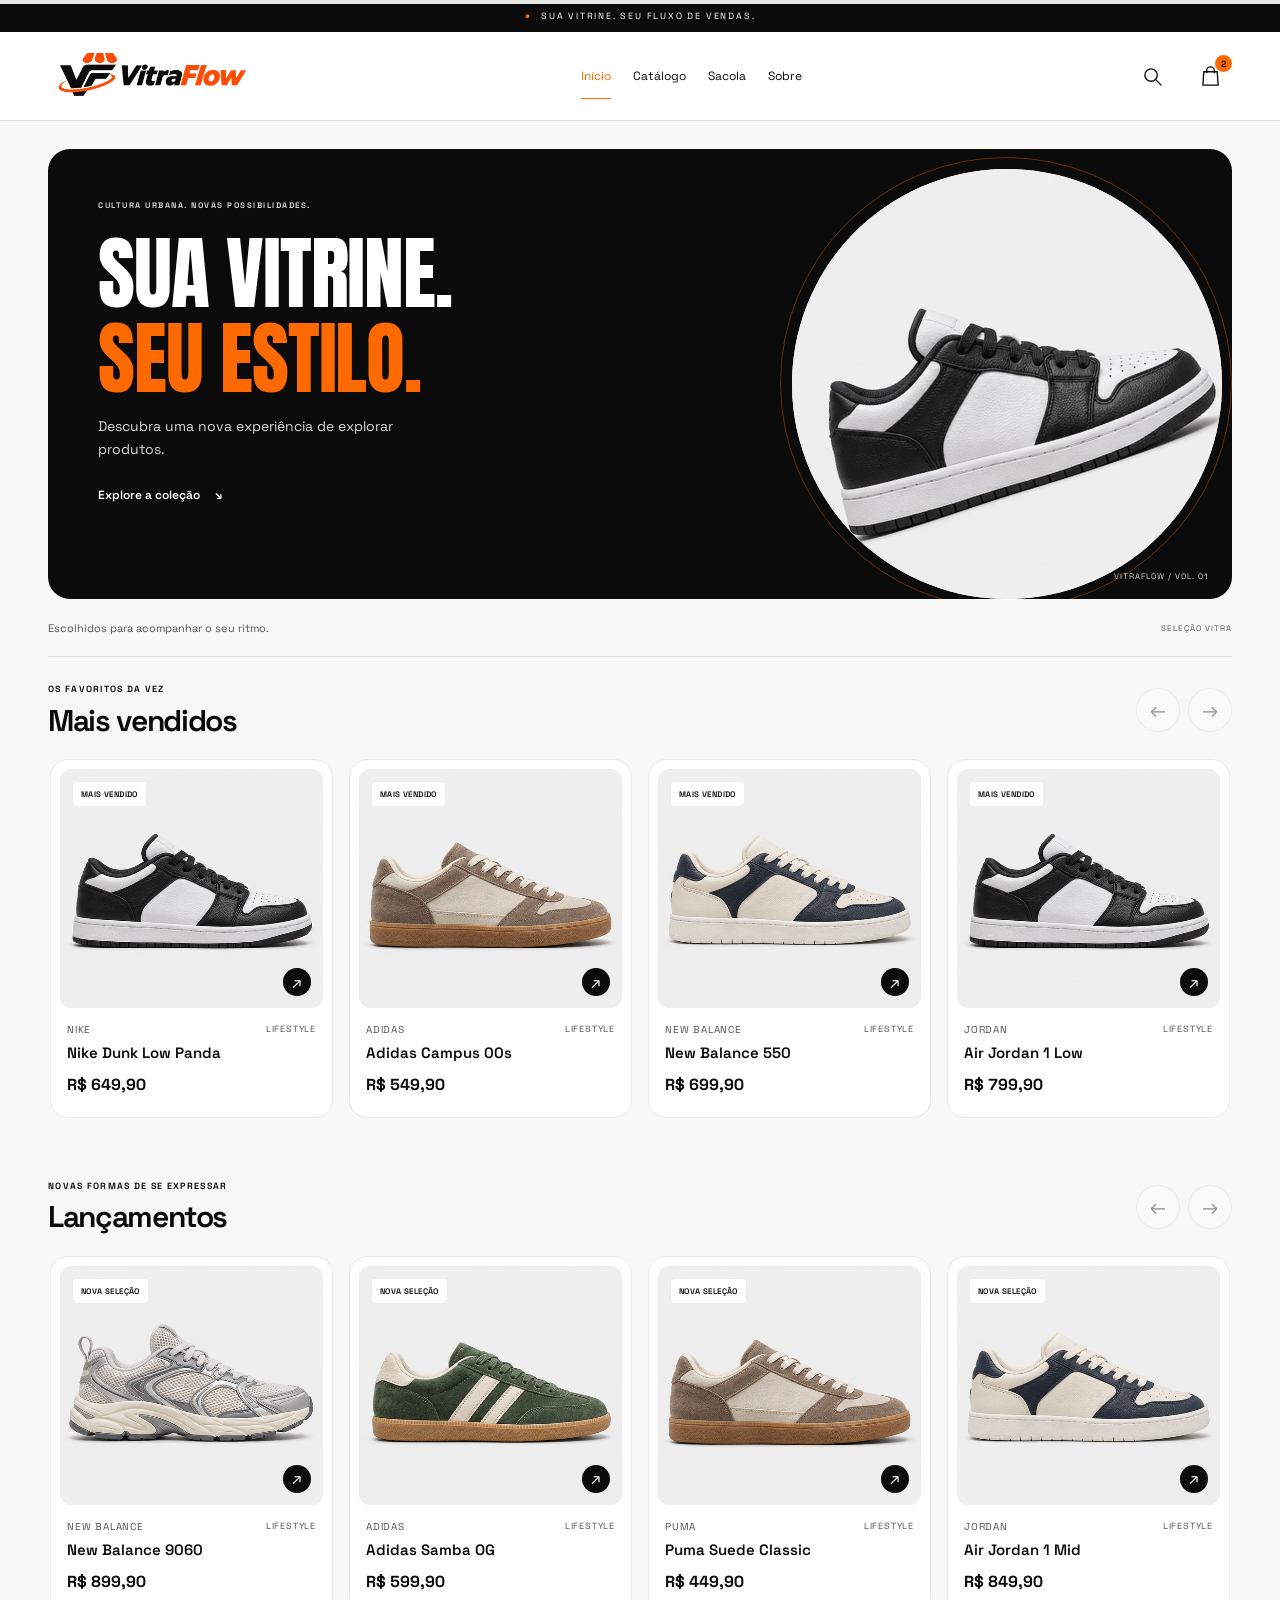
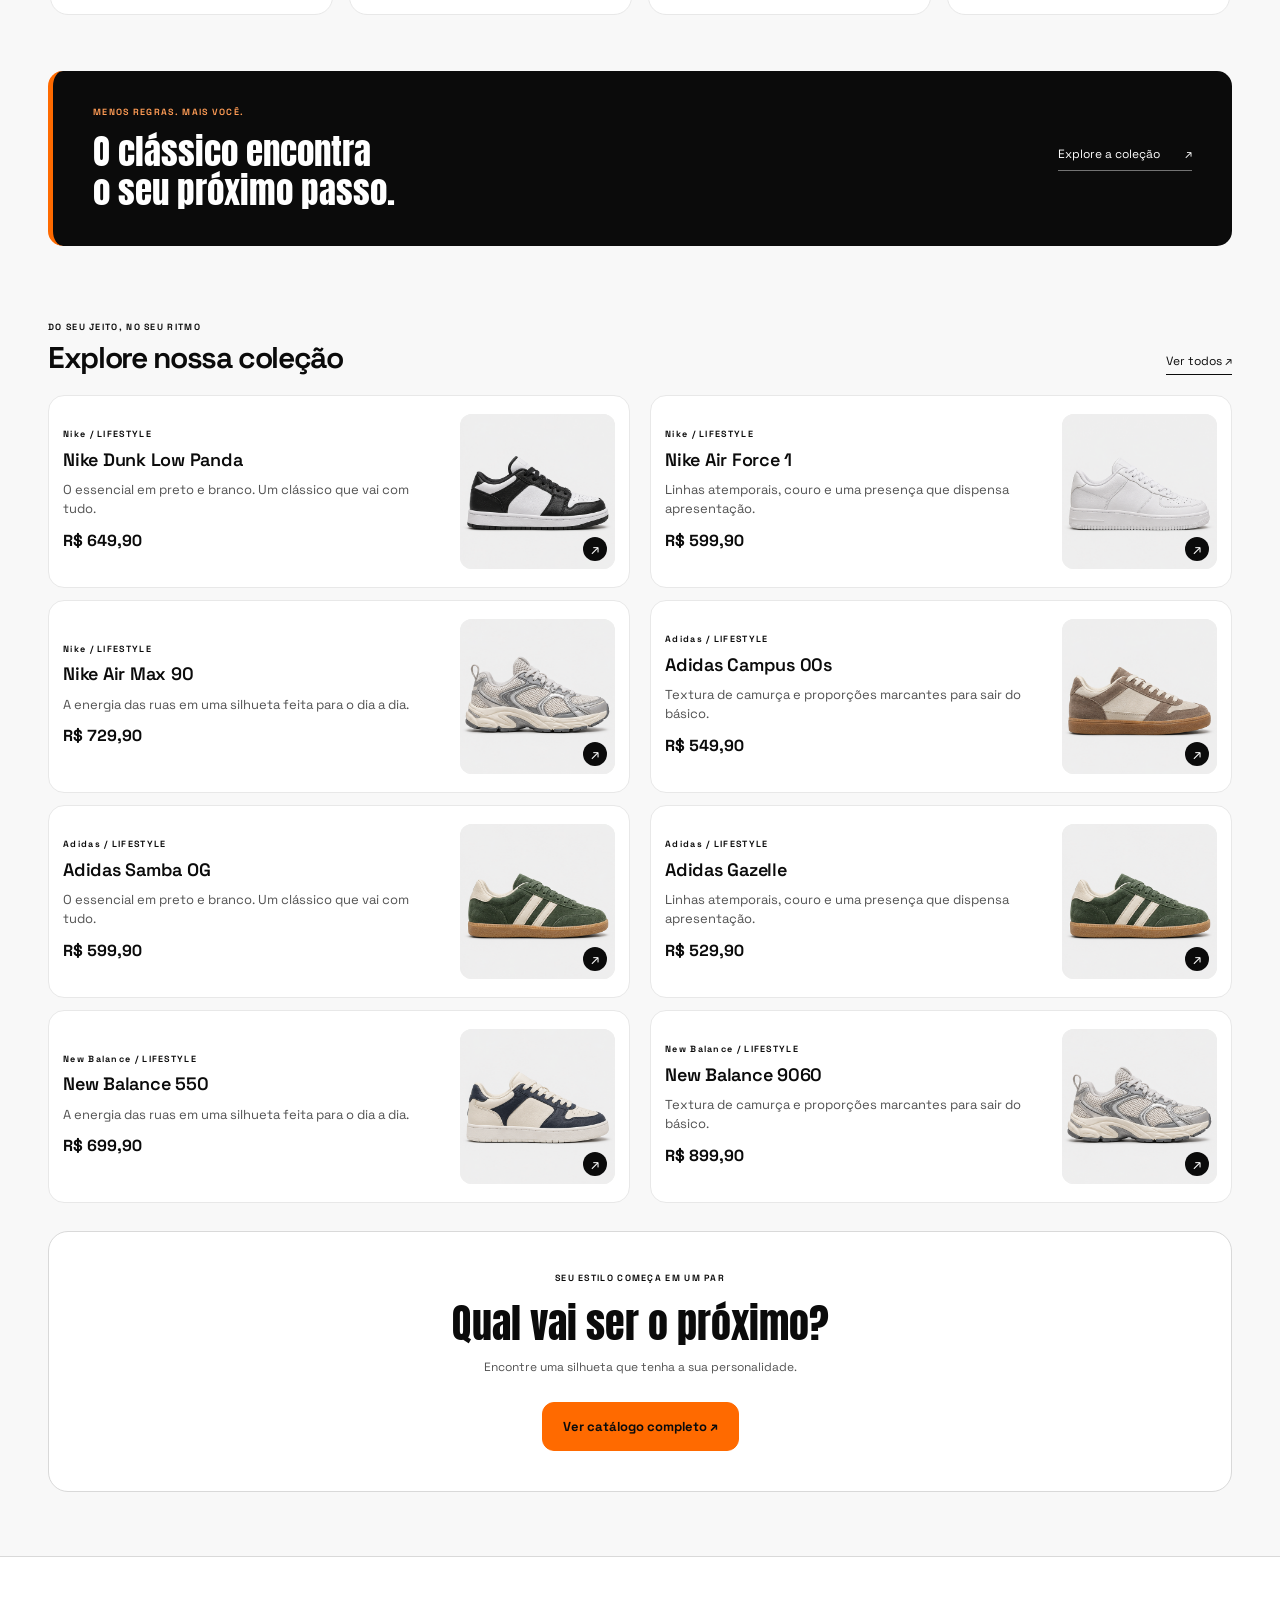
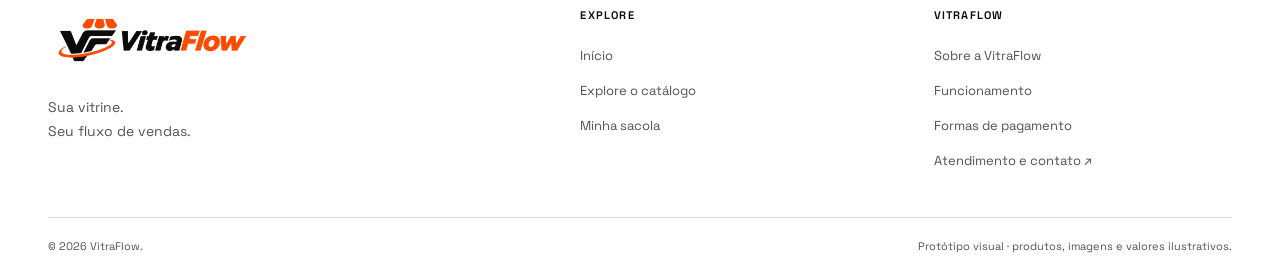
==== rn-imports/index.html @ c919d17e "first commit" ====
<!doctype html>
<html lang="pt-BR">
<head>
  <meta charset="UTF-8">
  <meta name="viewport" content="width=device-width, initial-scale=1">
  <meta name="description" content="VitraFlow — Sua vitrine. Seu fluxo de vendas. Explore produtos em uma experiência digital com personalidade.">
  <meta name="theme-color" content="#0B0B0B">
  <title>Sua vitrine. Seu estilo. | VitraFlow</title>
  <link rel="icon" href="assets/icons/vitraflow-symbol.png" type="image/png">
  <link rel="preconnect" href="https://fonts.googleapis.com">
  <link rel="preconnect" href="https://fonts.gstatic.com" crossorigin>
  <link href="https://fonts.googleapis.com/css2?family=Anton&family=Archivo:wght@400;600;700&family=Inter:wght@400;600;700&family=Space+Grotesk:wght@400;500;600;700&display=swap" rel="stylesheet">
  <link rel="stylesheet" href="css/style.css">
  <link rel="stylesheet" href="css/components.css">
  <link rel="stylesheet" href="css/responsive.css">
  <link rel="stylesheet" href="css/shop-settings.css">
</head>
<body class="visual-prototype home-page">
  <a class="skip" href="#main">Pular para o conteúdo</a>
  <header id="header"><div class="announcement">SUA VITRINE. SEU FLUXO DE VENDAS.</div><div class="header-inner"><a class="logo" href="index.html" aria-label="VitraFlow, início"><img class="brand-logo" src="assets/images/vitraflow-logo.png" alt="VitraFlow" width="778" height="264"></a><nav class="desktop-nav" aria-label="Principal"><a href="index.html" aria-current="page"><span class="nav-icon"><svg viewBox="0 0 24 24" width="24" height="24" fill="none" stroke="currentColor" stroke-width="1.4" stroke-linecap="round" stroke-linejoin="round" aria-hidden="true"><path d="m3 10 9-7 9 7v11h-6v-7H9v7H3Z"/></svg></span>Início</a><a href="catalogo.html" ><span class="nav-icon"><svg viewBox="0 0 24 24" width="24" height="24" fill="none" stroke="currentColor" stroke-width="1.4" stroke-linecap="round" stroke-linejoin="round" aria-hidden="true"><rect x="3" y="3" width="7" height="7" rx="1"/><rect x="14" y="3" width="7" height="7" rx="1"/><rect x="3" y="14" width="7" height="7" rx="1"/><rect x="14" y="14" width="7" height="7" rx="1"/></svg></span>Catálogo</a><a href="sacola.html" ><span class="nav-icon"><svg viewBox="0 0 24 24" width="24" height="24" fill="none" stroke="currentColor" stroke-width="1.4" stroke-linecap="round" stroke-linejoin="round" aria-hidden="true"><path d="M5 7h14l1 14H4L5 7Z"/><path d="M8 8V6a4 4 0 0 1 8 0v2"/></svg></span>Sacola<span class="bag-count" aria-label="2 itens ilustrativos">2</span></a><a href="sobre.html" ><span class="nav-icon"><svg viewBox="0 0 24 24" width="24" height="24" fill="none" stroke="currentColor" stroke-width="1.4" stroke-linecap="round" stroke-linejoin="round" aria-hidden="true"><circle cx="12" cy="12" r="9"/><path d="M12 11v6m0-10v1"/></svg></span>Sobre</a></nav><div class="header-actions"><a href="catalogo.html" aria-label="Ver catálogo"><svg viewBox="0 0 24 24" width="24" height="24" fill="none" stroke="currentColor" stroke-width="1.4" stroke-linecap="round" stroke-linejoin="round" aria-hidden="true"><circle cx="10.5" cy="10.5" r="6.5"/><path d="m16 16 5 5"/></svg></a><a class="bag-link" href="sacola.html" aria-label="Ver sacola ilustrativa com 2 itens"><svg viewBox="0 0 24 24" width="24" height="24" fill="none" stroke="currentColor" stroke-width="1.4" stroke-linecap="round" stroke-linejoin="round" aria-hidden="true"><path d="M5 7h14l1 14H4L5 7Z"/><path d="M8 8V6a4 4 0 0 1 8 0v2"/></svg><span class="bag-count">2</span></a></div></div></header>
  <main id="main">
  <section class="store-banner container" aria-labelledby="store-banner-title"><div class="banner-copy"><span class="eyebrow">CULTURA URBANA. NOVAS POSSIBILIDADES.</span><h1 id="store-banner-title">SUA VITRINE.<br><span>SEU ESTILO.</span></h1><p>Descubra uma nova experiência de explorar produtos.</p><a class="banner-link" href="#explore">Explore a coleção <span aria-hidden="true">↘</span></a></div><a class="banner-search" href="#home-search" aria-label="Ir à pesquisa"><svg viewBox="0 0 24 24" width="21" height="21" fill="none" stroke="currentColor" stroke-width="1.6" stroke-linecap="round" aria-hidden="true"><circle cx="10.5" cy="10.5" r="6.5"/><path d="m16 16 5 5"/></svg></a><div class="banner-art"><div class="sneaker-photo photo-0"><img src="assets/images/sneakers-studio.png" alt="Composição fotográfica conceitual de sneaker preto e branco" width="1536" height="1024" fetchpriority=high></div><span class="banner-edition" aria-hidden="true">VITRAFLOW / VOL. 01</span></div></section>
  <section class="store-profile container" aria-labelledby="store-name">
    <a class="store-profile-link" href="sobre.html" aria-label="VitraFlow: ver funcionamento, pagamentos e contato">
      <div class="store-monogram" aria-hidden="true"><img src="assets/icons/vitraflow-symbol.png" alt="" width="278" height="264"></div>
      <div class="store-profile-copy"><h2 id="store-name">VitraFlow</h2><p>Sua vitrine. Seu fluxo de vendas.</p><span class="service-label"><svg viewBox="0 0 24 24" width="24" height="24" fill="none" stroke="currentColor" stroke-width="1.4" stroke-linecap="round" stroke-linejoin="round" aria-hidden="true"><path d="M21 11.5a9 9 0 0 1-9 9 11 11 0 0 1-4-.8L3 21l1.3-4.5A9 9 0 1 1 21 11.5Z"/><path d="M8 10h8M8 14h5"/></svg> Atendimento pelo WhatsApp</span></div>
      <span class="store-profile-chevron" aria-hidden="true">›</span>
    </a>
  </section>
  <div class="discovery-bar"><div class="container discovery-inner"><div class="home-search"><label class="sr-only" for="home-search">Pesquisa ilustrativa</label><span aria-hidden="true"><svg viewBox="0 0 24 24" width="24" height="24" fill="none" stroke="currentColor" stroke-width="1.4" stroke-linecap="round" stroke-linejoin="round" aria-hidden="true"><circle cx="10.5" cy="10.5" r="6.5"/><path d="m16 16 5 5"/></svg></span><input id="home-search" type="search" placeholder="O que combina com você?" readonly aria-readonly="true" title="Pesquisa ilustrativa — protótipo visual"></div><nav class="category-chips" aria-label="Categorias ilustrativas"><button type="button" class="category-chip" aria-pressed="true" data-category>Sneakers</button><button type="button" class="category-chip" aria-pressed="false" data-category>Roupas</button><button type="button" class="category-chip" aria-pressed="false" data-category>Acessórios</button><button type="button" class="category-chip" aria-pressed="false" data-category>Streetwear</button><button type="button" class="category-chip" aria-pressed="false" data-category>Ofertas</button></nav></div></div>
  <div class="container home-content"><div class="discovery-status"><span>Escolhidos para acompanhar o seu ritmo.</span><span class="visual-label">SELEÇÃO VITRA</span></div>
    <section class="collection" aria-labelledby="bestsellers-title"><div class="section-head"><div><span class="eyebrow">OS FAVORITOS DA VEZ</span><h2 id="bestsellers-title">Mais vendidos</h2></div><div class="rail-controls"><button type="button" class="icon-button" data-scroll="bestsellers" data-direction="-1" aria-label="Produtos anteriores" aria-controls="bestsellers">←</button><button type="button" class="icon-button" data-scroll="bestsellers" data-direction="1" aria-label="Próximos produtos" aria-controls="bestsellers">→</button></div></div><div id="bestsellers" class="product-rail" tabindex="0" role="region" aria-label="Mais vendidos"><article class="product-card "><a href="produto.html" aria-label="Ver tela demonstrativa de produto: Nike Dunk Low Panda"><div class="product-image"><div class="sneaker-photo photo-0"><img src="assets/images/sneakers-studio.png" alt="Imagem conceitual de sneaker Nike" width="1536" height="1024" loading=lazy></div><span class="tag ">MAIS VENDIDO</span><span class="card-arrow" aria-hidden="true">↗</span></div><div class="product-brand">Nike<span>Lifestyle</span></div><h3>Nike Dunk Low Panda</h3><p class="price">R$ 649,90</p></a></article><article class="product-card "><a href="produto.html" aria-label="Ver tela demonstrativa de produto: Adidas Campus 00s"><div class="product-image"><div class="sneaker-photo photo-2"><img src="assets/images/sneakers-studio.png" alt="Imagem conceitual de sneaker Adidas" width="1536" height="1024" loading=lazy></div><span class="tag ">MAIS VENDIDO</span><span class="card-arrow" aria-hidden="true">↗</span></div><div class="product-brand">Adidas<span>Lifestyle</span></div><h3>Adidas Campus 00s</h3><p class="price">R$ 549,90</p></a></article><article class="product-card "><a href="produto.html" aria-label="Ver tela demonstrativa de produto: New Balance 550"><div class="product-image"><div class="sneaker-photo photo-5"><img src="assets/images/sneakers-studio.png" alt="Imagem conceitual de sneaker New Balance" width="1536" height="1024" loading=lazy></div><span class="tag ">MAIS VENDIDO</span><span class="card-arrow" aria-hidden="true">↗</span></div><div class="product-brand">New Balance<span>Lifestyle</span></div><h3>New Balance 550</h3><p class="price">R$ 699,90</p></a></article><article class="product-card "><a href="produto.html" aria-label="Ver tela demonstrativa de produto: Air Jordan 1 Low"><div class="product-image"><div class="sneaker-photo photo-0"><img src="assets/images/sneakers-studio.png" alt="Imagem conceitual de sneaker Jordan" width="1536" height="1024" loading=lazy></div><span class="tag ">MAIS VENDIDO</span><span class="card-arrow" aria-hidden="true">↗</span></div><div class="product-brand">Jordan<span>Lifestyle</span></div><h3>Air Jordan 1 Low</h3><p class="price">R$ 799,90</p></a></article></div></section>
    <section class="collection" aria-labelledby="new-products-title"><div class="section-head"><div><span class="eyebrow">NOVAS FORMAS DE SE EXPRESSAR</span><h2 id="new-products-title">Lançamentos</h2></div><div class="rail-controls"><button type="button" class="icon-button" data-scroll="new-products" data-direction="-1" aria-label="Produtos anteriores" aria-controls="new-products">←</button><button type="button" class="icon-button" data-scroll="new-products" data-direction="1" aria-label="Próximos produtos" aria-controls="new-products">→</button></div></div><div id="new-products" class="product-rail" tabindex="0" role="region" aria-label="Lançamentos"><article class="product-card "><a href="produto.html" aria-label="Ver tela demonstrativa de produto: New Balance 9060"><div class="product-image"><div class="sneaker-photo photo-4"><img src="assets/images/sneakers-studio.png" alt="Imagem conceitual de sneaker New Balance" width="1536" height="1024" loading=lazy></div><span class="tag ">NOVA SELEÇÃO</span><span class="card-arrow" aria-hidden="true">↗</span></div><div class="product-brand">New Balance<span>Lifestyle</span></div><h3>New Balance 9060</h3><p class="price">R$ 899,90</p></a></article><article class="product-card "><a href="produto.html" aria-label="Ver tela demonstrativa de produto: Adidas Samba OG"><div class="product-image"><div class="sneaker-photo photo-3"><img src="assets/images/sneakers-studio.png" alt="Imagem conceitual de sneaker Adidas" width="1536" height="1024" loading=lazy></div><span class="tag ">NOVA SELEÇÃO</span><span class="card-arrow" aria-hidden="true">↗</span></div><div class="product-brand">Adidas<span>Lifestyle</span></div><h3>Adidas Samba OG</h3><p class="price">R$ 599,90</p></a></article><article class="product-card "><a href="produto.html" aria-label="Ver tela demonstrativa de produto: Puma Suede Classic"><div class="product-image"><div class="sneaker-photo photo-2"><img src="assets/images/sneakers-studio.png" alt="Imagem conceitual de sneaker Puma" width="1536" height="1024" loading=lazy></div><span class="tag ">NOVA SELEÇÃO</span><span class="card-arrow" aria-hidden="true">↗</span></div><div class="product-brand">Puma<span>Lifestyle</span></div><h3>Puma Suede Classic</h3><p class="price">R$ 449,90</p></a></article><article class="product-card "><a href="produto.html" aria-label="Ver tela demonstrativa de produto: Air Jordan 1 Mid"><div class="product-image"><div class="sneaker-photo photo-5"><img src="assets/images/sneakers-studio.png" alt="Imagem conceitual de sneaker Jordan" width="1536" height="1024" loading=lazy></div><span class="tag ">NOVA SELEÇÃO</span><span class="card-arrow" aria-hidden="true">↗</span></div><div class="product-brand">Jordan<span>Lifestyle</span></div><h3>Air Jordan 1 Mid</h3><p class="price">R$ 849,90</p></a></article></div></section>
    <section class="edit-strip"><div><span class="eyebrow">MENOS REGRAS. MAIS VOCÊ.</span><h2>O clássico encontra<br>o seu próximo passo.</h2></div><a href="catalogo.html">Explore a coleção <span aria-hidden="true">↗</span></a></section>
    <section id="explore" class="explore-section" aria-labelledby="explore-title"><div class="section-head"><div><span class="eyebrow">DO SEU JEITO, NO SEU RITMO</span><h2 id="explore-title">Explore nossa coleção</h2></div><a class="text-link" href="catalogo.html">Ver todos ↗</a></div><div class="sneaker-list"><article class="sneaker-row"><a href="produto.html"><div class="sneaker-row-copy"><span class="eyebrow">Nike / LIFESTYLE</span><h3>Nike Dunk Low Panda</h3><p class="row-description">O essencial em preto e branco. Um clássico que vai com tudo.</p><p class="row-sizes">BR 38 · 39 · 40 · 41 · 42 · 43</p><p class="price">R$ 649,90</p></div><div class="row-image"><div class="sneaker-photo photo-0"><img src="assets/images/sneakers-studio.png" alt="Imagem conceitual de sneaker Nike" width="1536" height="1024" loading=lazy></div><span class="card-arrow" aria-hidden="true">↗</span></div></a></article><article class="sneaker-row"><a href="produto.html"><div class="sneaker-row-copy"><span class="eyebrow">Nike / LIFESTYLE</span><h3>Nike Air Force 1</h3><p class="row-description">Linhas atemporais, couro e uma presença que dispensa apresentação.</p><p class="row-sizes">BR 38 · 39 · 40 · 41 · 42 · 43</p><p class="price">R$ 599,90</p></div><div class="row-image"><div class="sneaker-photo photo-1"><img src="assets/images/sneakers-studio.png" alt="Imagem conceitual de sneaker Nike" width="1536" height="1024" loading=lazy></div><span class="card-arrow" aria-hidden="true">↗</span></div></a></article><article class="sneaker-row"><a href="produto.html"><div class="sneaker-row-copy"><span class="eyebrow">Nike / LIFESTYLE</span><h3>Nike Air Max 90</h3><p class="row-description">A energia das ruas em uma silhueta feita para o dia a dia.</p><p class="row-sizes">BR 38 · 39 · 40 · 41 · 42 · 43</p><p class="price">R$ 729,90</p></div><div class="row-image"><div class="sneaker-photo photo-4"><img src="assets/images/sneakers-studio.png" alt="Imagem conceitual de sneaker Nike" width="1536" height="1024" loading=lazy></div><span class="card-arrow" aria-hidden="true">↗</span></div></a></article><article class="sneaker-row"><a href="produto.html"><div class="sneaker-row-copy"><span class="eyebrow">Adidas / LIFESTYLE</span><h3>Adidas Campus 00s</h3><p class="row-description">Textura de camurça e proporções marcantes para sair do básico.</p><p class="row-sizes">BR 38 · 39 · 40 · 41 · 42 · 43</p><p class="price">R$ 549,90</p></div><div class="row-image"><div class="sneaker-photo photo-2"><img src="assets/images/sneakers-studio.png" alt="Imagem conceitual de sneaker Adidas" width="1536" height="1024" loading=lazy></div><span class="card-arrow" aria-hidden="true">↗</span></div></a></article><article class="sneaker-row"><a href="produto.html"><div class="sneaker-row-copy"><span class="eyebrow">Adidas / LIFESTYLE</span><h3>Adidas Samba OG</h3><p class="row-description">O essencial em preto e branco. Um clássico que vai com tudo.</p><p class="row-sizes">BR 38 · 39 · 40 · 41 · 42 · 43</p><p class="price">R$ 599,90</p></div><div class="row-image"><div class="sneaker-photo photo-3"><img src="assets/images/sneakers-studio.png" alt="Imagem conceitual de sneaker Adidas" width="1536" height="1024" loading=lazy></div><span class="card-arrow" aria-hidden="true">↗</span></div></a></article><article class="sneaker-row"><a href="produto.html"><div class="sneaker-row-copy"><span class="eyebrow">Adidas / LIFESTYLE</span><h3>Adidas Gazelle</h3><p class="row-description">Linhas atemporais, couro e uma presença que dispensa apresentação.</p><p class="row-sizes">BR 38 · 39 · 40 · 41 · 42 · 43</p><p class="price">R$ 529,90</p></div><div class="row-image"><div class="sneaker-photo photo-3"><img src="assets/images/sneakers-studio.png" alt="Imagem conceitual de sneaker Adidas" width="1536" height="1024" loading=lazy></div><span class="card-arrow" aria-hidden="true">↗</span></div></a></article><article class="sneaker-row"><a href="produto.html"><div class="sneaker-row-copy"><span class="eyebrow">New Balance / LIFESTYLE</span><h3>New Balance 550</h3><p class="row-description">A energia das ruas em uma silhueta feita para o dia a dia.</p><p class="row-sizes">BR 38 · 39 · 40 · 41 · 42 · 43</p><p class="price">R$ 699,90</p></div><div class="row-image"><div class="sneaker-photo photo-5"><img src="assets/images/sneakers-studio.png" alt="Imagem conceitual de sneaker New Balance" width="1536" height="1024" loading=lazy></div><span class="card-arrow" aria-hidden="true">↗</span></div></a></article><article class="sneaker-row"><a href="produto.html"><div class="sneaker-row-copy"><span class="eyebrow">New Balance / LIFESTYLE</span><h3>New Balance 9060</h3><p class="row-description">Textura de camurça e proporções marcantes para sair do básico.</p><p class="row-sizes">BR 38 · 39 · 40 · 41 · 42 · 43</p><p class="price">R$ 899,90</p></div><div class="row-image"><div class="sneaker-photo photo-4"><img src="assets/images/sneakers-studio.png" alt="Imagem conceitual de sneaker New Balance" width="1536" height="1024" loading=lazy></div><span class="card-arrow" aria-hidden="true">↗</span></div></a></article></div></section>
    <section class="catalog-cta"><span class="eyebrow">SEU ESTILO COMEÇA EM UM PAR</span><h2>Qual vai ser o próximo?</h2><p>Encontre uma silhueta que tenha a sua personalidade.</p><a class="button" href="catalogo.html">Ver catálogo completo ↗</a></section>
  </div></main>
  <footer id="footer" class="site-footer">
    <div class="container footer-inner">
      <div class="footer-main">
        <div class="footer-brand"><a class="logo" href="index.html" aria-label="VitraFlow, início"><img class="brand-logo" src="assets/images/vitraflow-logo.png" alt="VitraFlow" width="778" height="264"></a><p>Sua vitrine.<br>Seu fluxo de vendas.</p></div>
        <nav class="footer-column" aria-label="Explorar a loja"><h2>Explore</h2><a href="index.html">Início</a><a href="catalogo.html">Explore o catálogo</a><a href="sacola.html">Minha sacola</a></nav>
        <nav class="footer-column" aria-label="Informações e atendimento"><h2>VitraFlow</h2><a href="sobre.html">Sobre a VitraFlow</a><a href="sobre.html#hours-title">Funcionamento</a><a href="sobre.html#payments-title">Formas de pagamento</a><a href="sobre.html#contact-title">Atendimento e contato ↗</a></nav>
      </div>
      <div class="footer-bottom"><span>© 2026 VitraFlow.</span><span>Protótipo visual · produtos, imagens e valores ilustrativos.</span></div>
    </div>
  </footer>
  <nav class="mobile-nav" aria-label="Navegação móvel"><a href="index.html" aria-current="page"><span class="nav-icon"><svg viewBox="0 0 24 24" width="24" height="24" fill="none" stroke="currentColor" stroke-width="1.4" stroke-linecap="round" stroke-linejoin="round" aria-hidden="true"><path d="m3 10 9-7 9 7v11h-6v-7H9v7H3Z"/></svg></span>Início</a><a href="catalogo.html" ><span class="nav-icon"><svg viewBox="0 0 24 24" width="24" height="24" fill="none" stroke="currentColor" stroke-width="1.4" stroke-linecap="round" stroke-linejoin="round" aria-hidden="true"><rect x="3" y="3" width="7" height="7" rx="1"/><rect x="14" y="3" width="7" height="7" rx="1"/><rect x="3" y="14" width="7" height="7" rx="1"/><rect x="14" y="14" width="7" height="7" rx="1"/></svg></span>Catálogo</a><a href="sacola.html" ><span class="nav-icon"><svg viewBox="0 0 24 24" width="24" height="24" fill="none" stroke="currentColor" stroke-width="1.4" stroke-linecap="round" stroke-linejoin="round" aria-hidden="true"><path d="M5 7h14l1 14H4L5 7Z"/><path d="M8 8V6a4 4 0 0 1 8 0v2"/></svg></span>Sacola<span class="bag-count" aria-label="2 itens ilustrativos">2</span></a><a href="sobre.html" ><span class="nav-icon"><svg viewBox="0 0 24 24" width="24" height="24" fill="none" stroke="currentColor" stroke-width="1.4" stroke-linecap="round" stroke-linejoin="round" aria-hidden="true"><circle cx="12" cy="12" r="9"/><path d="M12 11v6m0-10v1"/></svg></span>Sobre</a></nav>
  
  <div id="demo-note" class="demo-note" role="status" aria-live="polite"></div>
  <script type="module" src="js/storefront.js"></script>
  <script type="module" src="js/ui.js"></script>
</body>
</html>
---- rn-imports/css/style.css ----
/* VitraFlow foundations — mobile first. */
:root {
  --color-primary: #FF6A00;
  --color-black: #0B0B0B;
  --color-background: #F8F8F8;
  --color-surface: #FFFFFF;
  --color-border: #D9D9D9;
  --color-text-secondary: #525252;
  --font-display: 'Anton', sans-serif;
  --font-primary: 'Space Grotesk', sans-serif;
  --ink: var(--color-black);
  --muted: var(--color-text-secondary);
  --paper: var(--color-background);
  --soft: #F0F0F0;
  --line: var(--color-border);
  --accent: var(--color-primary);
  --radius: 20px;
  --mobile-nav-height: 66px;
  --dock-space: 150px;
}
* { box-sizing: border-box; }
html { scroll-behavior: smooth; scroll-padding-top: 152px; scroll-padding-bottom: 100px; }
body {
  margin: 0;
  padding-bottom: calc(var(--mobile-nav-height) + env(safe-area-inset-bottom));
  color: var(--ink);
  background: var(--paper);
  font-family: var(--font-primary);
  -webkit-font-smoothing: antialiased;
}
[hidden] { display: none !important; }
a { color: inherit; text-decoration: none; }
button, input, select { font: inherit; color: inherit; }
button, a, input, select, summary { -webkit-tap-highlight-color: transparent; }
button { cursor: pointer; }
button:disabled { cursor: not-allowed; opacity: .4; }
a, button { touch-action: manipulation; }
img { display: block; width: 100%; height: auto; }
svg { flex-shrink: 0; }
h1, h2, h3, p { margin: 0; }
h1, h2 { letter-spacing: -.045em; line-height: 1.12; }
h1 { font-size: clamp(34px, 5vw, 64px); font-weight: 650; }
h2 { font-size: 26px; font-weight: 650; }
h3 { font-size: 16px; font-weight: 600; line-height: 1.35; }
p { line-height: 1.65; }
em { font-family: var(--font-primary); font-weight: 400; }
.container { width: calc(100% - 36px); max-width: 1240px; margin-inline: auto; }
.muted { color: var(--muted); }
.small { font-size: 12px; line-height: 1.6; }
.eyebrow { display: block; font-size: 9px; font-weight: 650; letter-spacing: 1.3px; line-height: 1.5; }
.sr-only { position: absolute; width: 1px; height: 1px; padding: 0; margin: -1px; overflow: hidden; clip-path: inset(50%); white-space: nowrap; border: 0; }
.skip { position: fixed; top: -80px; left: 15px; background: white; z-index: 100; padding: 15px; }
.skip:focus { top: 10px; }
:focus-visible { outline: 2px solid #555; outline-offset: 4px; }

/* Shared navigation. Mobile navigation has a reserved, safe-area-aware height. */
.announcement { background: var(--ink); color: white; text-align: center; padding: 9px 12px; font-size: 8px; letter-spacing: 1.5px; }
.announcement span { display: none; }
.header-inner { display: none; align-items: center; justify-content: space-between; height: 76px; width: calc(100% - 36px); max-width: 1240px; margin: auto; }
.logo { display: flex; align-items: center; gap: 7px; font-size: 36px; letter-spacing: -4px; font-weight: 900; font-style: italic; }
.logo > span { font-style: normal; font-size: 10px; letter-spacing: 1.4px; width: 65px; line-height: 1.25; }
.logo-dot { font-size: 9px; vertical-align: super; }
.desktop-nav { display: none; }
.header-actions { display: flex; align-items: center; gap: 14px; }
.header-actions a { display: grid; place-items: center; width: 44px; height: 44px; }
.header-actions svg { width: 23px; height: 23px; }
.bag-link { position: relative; }
.bag-count { display: inline-grid; place-items: center; min-width: 17px; height: 17px; border-radius: 50%; background: var(--ink); color: white; font-size: 9px; font-weight: 600; letter-spacing: 0; }
.bag-link .bag-count { position: absolute; top: 1px; right: 0; }
.mobile-nav { position: fixed; z-index: 40; inset: auto 0 0; height: calc(var(--mobile-nav-height) + env(safe-area-inset-bottom)); background: white; border-top: 1px solid var(--line); display: flex; justify-content: space-around; padding: 7px 8px calc(7px + env(safe-area-inset-bottom)); }
.mobile-nav a { display: flex; align-items: center; justify-content: center; flex-direction: column; gap: 4px; font-size: 10px; color: var(--muted); min-width: 64px; position: relative; padding: 3px 12px; }
.mobile-nav a[aria-current] { color: var(--ink); font-weight: 700; }
.mobile-nav a[aria-current]::before { content: ''; position: absolute; top: -8px; height: 2px; width: 22px; background: var(--ink); border-radius: 2px; }
.nav-icon { display: grid; place-items: center; height: 24px; }
.nav-icon svg { width: 22px; height: 22px; }
.mobile-nav .bag-count { position: absolute; top: 1px; right: 10px; min-width: 15px; height: 15px; font-size: 8px; }

/* Home: a compact storefront, followed immediately by the discovery tools. */
.store-banner { position: relative; isolation: isolate; min-height: 230px; overflow: hidden; border-radius: var(--radius); background: #eeeeec; }
.banner-copy { position: relative; z-index: 2; padding: 25px 22px; width: 72%; }
.banner-copy .eyebrow { font-size: 8px; letter-spacing: 1px; }
.banner-copy h1 { max-width: 205px; font-size: 33px; line-height: 1.05; margin: 18px 0 12px; letter-spacing: -.055em; }
.banner-copy p { display: none; }
.banner-link { display: inline-flex; gap: 15px; align-items: center; font-size: 11px; font-weight: 600; padding-block: 10px; }
.banner-art { position: absolute; inset: 20px -30px 0 auto; width: 54%; z-index: 1; }
.banner-art img { width: 100%; height: 100%; object-fit: contain; transform: translate(12px, 14px) rotate(-13deg) scale(1.3); }
.banner-edition { display: none; }
.banner-image-note { position: absolute; right: 44px; bottom: 10px; font-size: 7px; color: #777; }
.store-profile { position: relative; padding-block: 24px 18px; }
.store-monogram { display: flex; flex-direction: column; align-items: center; justify-content: center; width: 62px; height: 66px; border-radius: 13px; color: white; background: var(--ink); font-size: 29px; line-height: 1; letter-spacing: -2px; font-style: italic; font-weight: 900; }
.store-monogram span { font-style: normal; font-size: 6px; letter-spacing: 2px; padding-top: 5px; }
.store-profile h2 { font-size: 24px; letter-spacing: -.7px; line-height: 1.1; }
.store-profile p { margin-top: 4px; color: var(--muted); font-size: 12px; line-height: 1.5; }
.service-label { display: inline-flex; gap: 7px; align-items: center; font-size: 10px; font-weight: 500; margin-top: 7px; }
.store-info-link { grid-column: 2; display: inline-flex; align-items: center; gap: 16px; font-size: 11px; color: var(--muted); padding-block: 8px; justify-self: start; }
.discovery-bar { position: sticky; top: 0; z-index: 25; background: white; border-bottom: 1px solid var(--line); }
.discovery-inner { padding-block: 12px 0; }
.home-search { display: flex; align-items: center; gap: 10px; background: var(--soft); border: 1px solid transparent; border-radius: 12px; min-height: 52px; padding-inline: 14px 5px; }
.home-search:focus-within { border-color: #858585; }
#home-search-icon { display: flex; color: #555; }
.home-search input { min-width: 0; flex: 1; width: 100%; border: 0; background: transparent; font-size: 16px; height: 50px; padding: 0; outline: none; }
.home-search input::placeholder { color: #747474; font-size: 14px; }
.home-search input::-webkit-search-cancel-button { -webkit-appearance: none; }
#clear-search { border: 0; font-size: 24px; flex-shrink: 0; }
.category-chips { position: relative; display: flex; gap: 8px; align-items: center; overflow-x: auto; overscroll-behavior-inline: contain; scrollbar-width: none; padding: 12px 2px; scroll-padding-inline: 2px; }
.category-chips::-webkit-scrollbar { display: none; }
.category-chip { flex: 0 0 auto; min-height: 44px; border: 1px solid var(--line); border-radius: 24px; background: white; padding: 10px 18px; font-size: 12px; font-weight: 500; white-space: nowrap; transition: background .18s, color .18s, border-color .18s; }
.category-chip:hover { background: var(--soft); }
.category-chip[aria-pressed='true'] { color: white; background: var(--ink); border-color: var(--ink); }
.discovery-status { display: flex; justify-content: space-between; align-items: center; gap: 12px; min-height: 50px; font-size: 11px; color: var(--muted); }
.collection { padding-block: 18px 25px; min-width: 0; }
.section-head { display: flex; align-items: center; justify-content: space-between; gap: 15px; margin-bottom: 20px; }
.section-head h2 { margin-top: 7px; }
.section-head .text-link { flex-shrink: 0; }
.home-content .section-head h2 { font-size: 25px; }
.product-grid { display: grid; grid-template-columns: repeat(2, minmax(0, 1fr)); gap: 28px 14px; }
.product-rail { display: grid; grid-auto-flow: column; grid-auto-columns: 76%; gap: 16px; overflow-x: auto; overscroll-behavior-inline: contain; scroll-snap-type: x mandatory; scroll-padding-inline: 1px; scrollbar-width: none; padding: 2px 2px 10px; }
.product-rail::-webkit-scrollbar { display: none; }
.product-rail:focus-visible { outline-offset: 0; }
.rail-controls { display: none; gap: 8px; }
.offers-empty { border: 1px dashed #d6d6d3; border-radius: 12px; padding: 22px; }
.offers-empty p { font-size: 15px; font-weight: 600; }
.offers-empty > span { display: block; color: var(--muted); font-size: 12px; margin-top: 5px; }
.offers-empty .text-link { display: inline-block; margin-top: 16px; }
.explore-section { padding-top: 28px; scroll-margin-top: 10px; }
.explore-section .section-head { align-items: end; }
.explore-section .text-link { font-size: 10px; }
.sneaker-list { display: grid; grid-template-columns: minmax(0, 1fr); }
.catalog-cta { text-align: center; padding-block: 60px 30px; }
.catalog-cta h2 { margin: 16px 0 12px; font-size: 32px; }
.catalog-cta p { font-size: 12px; color: var(--muted); margin-bottom: 24px; }

/* Catalog and informational pages retain their routes and controls. */
.breadcrumb { font-size: 11px; color: var(--muted); margin-bottom: 28px; line-height: 1.8; }
.breadcrumb a:hover { text-decoration: underline; }
.page-section { padding-top: 12px; min-height: 55vh; }
.page-title { margin: 15px 0 28px; }
.page-title h1 { font-size: 36px; margin-bottom: 12px; }
.page-title > span { font-size: 12px; }
.filters { display: grid; grid-template-columns: repeat(2, minmax(0, 1fr)); gap: 14px; padding: 18px; background: var(--soft); border-radius: 14px; }
.filters label { font-size: 11px; display: flex; flex-direction: column; gap: 8px; }
.search-field { grid-column: 1 / -1; }
.filters input, .filters select { width: 100%; min-width: 0; background: white; border: 1px solid #ddd; border-radius: 8px; padding: 12px 9px; min-height: 44px; font-size: 16px; }
.results-bar { display: flex; justify-content: space-between; align-items: center; font-size: 11px; margin: 18px 0; }
.about-hero { display: grid; grid-template-columns: minmax(0, 1fr); gap: 28px; }
.about-hero h1 { margin: 22px 0; font-size: 44px; }
.about-hero p { font-size: 14px; margin-bottom: 20px; color: var(--muted); max-width: 500px; }
.about-art { border-radius: var(--radius); background: #eeeeec; overflow: hidden; position: relative; min-height: 330px; display: flex; align-items: end; }
.about-art > span { position: absolute; left: 30px; top: 30px; font-size: 70px; font-weight: 900; line-height: .9; letter-spacing: -5px; color: #d1d1ce; }
.about-art img { position: relative; transform: rotate(-12deg) scale(1.15); }
.about-grid { display: grid; grid-template-columns: minmax(0, 1fr); gap: 35px; margin-block: 45px; }
.about-grid article { border-top: 1px solid var(--line); padding-top: 24px; }
.about-grid h2 { font-size: 26px; margin: 20px 0; }
.about-grid p { font-size: 13px; color: var(--muted); margin-bottom: 18px; }

/* The mobile bottom navigation lives outside the desktop footer. */
.site-footer { display: none; }
.footer-main { display: grid; grid-template-columns: 1.6fr 1fr 1fr; gap: 55px; padding-block: 50px 45px; }
.footer-brand p { color: var(--muted); font-size: 14px; line-height: 1.7; margin-top: 20px; }
.footer-column { display: flex; flex-direction: column; align-items: flex-start; gap: 12px; }
.footer-column h2 { font-size: 11px; line-height: 1.5; font-weight: 650; letter-spacing: 1.2px; text-transform: uppercase; margin-bottom: 8px; }
.footer-column a { color: var(--muted); font-size: 13px; padding-block: 3px; transition: color .18s; }
.footer-column a:hover { color: var(--ink); text-decoration: underline; text-underline-offset: 4px; }
.footer-bottom { display: flex; align-items: center; justify-content: space-between; gap: 24px; border-top: 1px solid var(--line); padding-block: 20px 25px; color: var(--muted); font-size: 11px; line-height: 1.6; }
---- rn-imports/css/components.css ----
/* Reading progress stays above navigation and never intercepts touches. */
.scroll-progress { position: fixed; inset: 0 0 auto; height: 4px; z-index: 110; pointer-events: none; background: #e7e7e5; }
.scroll-progress > span { display: block; width: 100%; height: 100%; background: var(--ink); transform: scaleX(0); transform-origin: left; }
.banner-search { display: none; }

/* Shared controls */
.button { display: inline-flex; align-items: center; justify-content: center; gap: 20px; background: var(--ink); color: white; border: 1px solid var(--ink); border-radius: 10px; padding: 15px 20px; font-size: 13px; font-weight: 550; line-height: 1.35; min-height: 48px; transition: background .18s, transform .18s; }
.button:hover:not(:disabled) { background: #383838; transform: translateY(-1px); }
.button:active:not(:disabled) { transform: scale(.985); }
.button.outline, .button.light { background: white; color: var(--ink); }
.button.outline:hover { background: #f0f0ee; }
.button.full { width: 100%; justify-content: space-between; }
.text-button { border: 0; background: transparent; font-size: 12px; padding: 12px 5px; min-height: 44px; text-decoration: underline; text-underline-offset: 4px; }
.text-button.full { width: 100%; }
.text-link { display: inline-block; font-size: 12px; border-bottom: 1px solid; padding-block: 8px 5px; }
.icon-button { width: 44px; height: 44px; background: white; border: 1px solid var(--line); border-radius: 50%; font-size: 20px; display: inline-grid; place-items: center; }
.icon-button:hover:not(:disabled) { background: var(--soft); }

/* Two product presentations, driven by the same data. */
.product-card { min-width: 0; scroll-snap-align: start; }
.product-card > a { display: block; }
.product-image { position: relative; background: var(--soft); border-radius: 13px; overflow: hidden; aspect-ratio: 1.1; }
.product-image img { height: 100%; object-fit: contain; transition: transform .3s; }
.tag { position: absolute; top: 12px; left: 12px; z-index: 2; font-size: 8px; font-weight: 600; letter-spacing: .7px; background: white; border-radius: 5px; padding: 7px 8px; }
.tag.sold { color: #616161; background: #e9e9e6; }
.card-arrow { position: absolute; bottom: 12px; right: 12px; border-radius: 50%; width: 28px; height: 28px; background: white; display: grid; place-items: center; font-size: 16px; }
.product-brand { display: flex; justify-content: space-between; gap: 8px; margin: 15px 0 7px; font-size: 10px; text-transform: uppercase; letter-spacing: .8px; color: var(--muted); }
.product-brand span { display: none; }
.price { display: flex; align-items: center; flex-wrap: wrap; gap: 5px 10px; font-size: 15px; margin-top: 9px; font-weight: 650; font-variant-numeric: tabular-nums; }
.original-price { color: var(--muted); font-size: .8em; font-weight: 400; }
.is-unavailable .product-image img, .is-unavailable .row-image img { opacity: .6; filter: grayscale(1); }
.sneaker-row { border-top: 1px solid var(--line); min-width: 0; }
.sneaker-row > a { display: grid; grid-template-columns: minmax(0, 1fr) clamp(110px, 32vw, 155px); gap: 16px; padding-block: 23px; align-items: center; border-radius: 8px; transition: background .2s; }
.sneaker-row-copy { min-width: 0; }
.sneaker-row h3 { font-size: 16px; margin-block: 6px 8px; letter-spacing: -.25px; }
.row-description { display: -webkit-box; -webkit-line-clamp: 2; -webkit-box-orient: vertical; overflow: hidden; color: var(--muted); font-size: 12px; line-height: 1.5; }
.row-sizes { font-size: 10px; color: #565656; margin-top: 10px; line-height: 1.6; }
.row-sizes.sold { color: #777; }
.row-image { position: relative; background: var(--soft); border-radius: 12px; overflow: hidden; aspect-ratio: 1; }
.row-image img { width: 100%; height: 100%; object-fit: contain; transform: scale(1.13); transition: transform .3s; }
.row-image .card-arrow { width: 24px; height: 24px; font-size: 14px; bottom: 8px; right: 8px; }

/* Empty states and feedback */
.empty { grid-column: 1 / -1; padding: 48px 20px; text-align: center; background: var(--soft); border-radius: 15px; }
.empty h1, .empty h2, .empty h3 { font-size: 27px; line-height: 1.15; letter-spacing: -.7px; }
.empty p { font-size: 13px; color: var(--muted); margin: 18px 0 25px; }
.empty-symbol, .search-empty > span { display: block; margin-bottom: 22px; }
.empty-symbol svg, .search-empty > span svg { margin: auto; width: 40px; height: 40px; }
#toast { position: fixed; bottom: calc(var(--mobile-nav-height) + env(safe-area-inset-bottom) + 16px); left: 50%; transform: translate(-50%, 12px); background: var(--ink); color: white; box-shadow: 0 8px 30px #0002; padding: 15px 20px; border-radius: 10px; z-index: 60; max-width: calc(100vw - 32px); width: max-content; font-size: 12px; opacity: 0; visibility: hidden; transition: opacity .2s, transform .2s, visibility .2s; pointer-events: none; }
#toast.show { opacity: 1; visibility: visible; transform: translate(-50%, 0); }

/* Product gallery and size selection */
.product-layout { display: grid; grid-template-columns: minmax(0, 1fr); gap: 26px; }
.gallery { min-width: 0; }
.main-image { position: relative; background: var(--soft); border-radius: var(--radius); aspect-ratio: 1.12; display: flex; align-items: center; overflow: hidden; }
.main-image img { width: 100%; height: 100%; object-fit: contain; }
.thumbnails { display: flex; gap: 10px; margin-block: 14px; overflow-x: auto; padding: 4px; }
.thumb { border: 1px solid var(--line); border-radius: 9px; width: 76px; background: var(--soft); padding: 0; flex-shrink: 0; }
.thumb.selected { border: 2px solid var(--ink); }
.product-info { min-width: 0; }
.product-info h1 { font-size: 36px; margin: 12px 0 18px; }
.detail-price { font-size: 26px; font-weight: 600; }
.stock-status { font-size: 12px; margin-top: 10px; color: #4d4d4d; }
.description { font-size: 14px; color: var(--muted); margin-block: 24px; }
.selection-panel { border: 1px solid var(--line); border-radius: 14px; padding: 18px; }
.sizes { padding: 0; border: 0; margin: 0; min-width: 0; }
.sizes legend { font-size: 14px; font-weight: 600; width: 100%; margin-bottom: 8px; }
.sizes legend span { float: right; color: var(--muted); font-size: 11px; font-weight: 400; }
.sizes-hint { color: var(--muted); font-size: 11px; margin-bottom: 15px; }
.sizes > div { display: flex; gap: 8px; flex-wrap: wrap; }
.size { width: 44px; height: 44px; border: 1px solid #d6d6d4; border-radius: 8px; background: white; font-size: 13px; transition: color .15s, background .15s, border-color .15s; }
.size:disabled { background: #eee; color: #888; text-decoration: line-through; opacity: .7; }
.size.selected { background: var(--ink); color: white; border-color: var(--ink); }
.size { scroll-margin-bottom: 240px; }
.quantity-line { display: flex; align-items: center; justify-content: space-between; gap: 12px; font-size: 13px; margin-top: 22px; padding-top: 20px; border-top: 1px solid var(--line); }
.quantity-line > label { font-weight: 550; }
input[type='number'] { width: 68px; min-height: 44px; padding: 10px; border: 1px solid #d6d6d4; border-radius: 8px; background: white; font-size: 16px; }
.quantity-control { display: inline-flex; align-items: center; border: 1px solid #d6d6d4; border-radius: 9px; background: white; overflow: hidden; flex-shrink: 0; }
.quantity-control button { border: 0; background: white; min-width: 40px; min-height: 44px; font-size: 19px; }
.quantity-control button:hover:not(:disabled) { background: var(--soft); }
.quantity-control input[type='number'] { width: 42px; text-align: center; min-height: 44px; border: 0; padding: 4px 0; border-radius: 0; -moz-appearance: textfield; appearance: textfield; }
.quantity-control input::-webkit-inner-spin-button, .quantity-control input::-webkit-outer-spin-button { -webkit-appearance: none; margin: 0; }
.quantity-control :focus-visible { outline-offset: -3px; }
#size-feedback { margin-top: 13px; min-height: 18px; }
.product-info > p.small { margin-block: 18px 24px; }
details { border-top: 1px solid var(--line); padding-block: 18px; font-size: 13px; }
summary { cursor: pointer; padding-block: 3px; }
details p { color: var(--muted); margin-top: 15px; }

/* Purchase docks sit above, rather than on top of, mobile navigation. */
.has-purchase-dock { padding-bottom: calc(var(--mobile-nav-height) + var(--dock-space) + env(safe-area-inset-bottom)); }
.has-purchase-dock #toast { bottom: calc(var(--mobile-nav-height) + var(--dock-space) + env(safe-area-inset-bottom) + 12px); }
.purchase-dock { position: fixed; z-index: 35; bottom: calc(var(--mobile-nav-height) + env(safe-area-inset-bottom)); left: 0; right: 0; background: white; border-top: 1px solid var(--line); padding: 14px 18px; }
.purchase-summary { display: flex; align-items: center; justify-content: space-between; gap: 12px; margin-bottom: 12px; }
.purchase-summary > div { display: flex; align-items: baseline; gap: 10px; }
.purchase-summary .small { color: var(--muted); font-size: 11px; }
.purchase-summary strong { font-size: 18px; font-variant-numeric: tabular-nums; }
.purchase-size { color: var(--muted); font-size: 11px; }
.purchase-buttons { display: grid; grid-template-columns: 1fr 1fr; gap: 10px; }
.purchase-buttons .button { padding: 12px 8px; gap: 8px; font-size: 12px; min-width: 0; }

/* Interest bag */
.bag-layout { display: grid; grid-template-columns: minmax(0, 1fr); gap: 32px; }
.bag-item { display: grid; grid-template-columns: 86px minmax(0, 1fr); gap: 16px; padding-block: 24px; border-top: 1px solid var(--line); align-items: start; }
.bag-item img { background: var(--soft); border-radius: 12px; aspect-ratio: 1; object-fit: contain; }
.bag-item h2 { font-size: 17px; letter-spacing: -.4px; margin: 6px 0 8px; }
.bag-item p { font-size: 11px; margin-bottom: 10px; }
.bag-item .item-controls { display: flex; align-items: center; gap: 8px; flex-wrap: wrap; margin-top: 12px; }
.bag-item .quantity-control button { min-width: 34px; }
.bag-item .quantity-control input { width: 36px; }
.item-subtotal { margin-top: 14px; display: flex; gap: 12px; justify-content: space-between; font-size: 13px; }
.item-subtotal span { color: var(--muted); font-size: 11px; }
.bag-summary { padding: 24px; border-radius: 14px; background: var(--soft); }
.bag-summary h2 { font-size: 27px; margin: 15px 0 25px; }
.total-line { display: flex; justify-content: space-between; gap: 15px; border-top: 1px solid var(--line); padding-block: 20px; font-size: 13px; font-variant-numeric: tabular-nums; }
.bag-summary > .small { margin-bottom: 18px; }
.bag-summary > .button { display: none; }
.bag-checkout-dock .button { justify-content: center; }
.bag-checkout-dock .purchase-summary { margin-bottom: 10px; }

/* Confirmation: native dialog focus containment, mobile bottom sheet. */
dialog { position: fixed; inset: auto 0 0; margin: 0; border: 0; border-radius: 20px 20px 0 0; padding: 24px 22px calc(22px + env(safe-area-inset-bottom)); width: 100%; max-width: none; max-height: 92dvh; overflow: auto; overscroll-behavior: contain; color: var(--ink); }
dialog::backdrop { background: #1118; }
dialog[open] { animation: sheet-enter .2s ease-out; }
.dialog-handle { width: 38px; height: 4px; background: #ddd; border-radius: 4px; margin: -10px auto 14px; }
.dialog-head { display: flex; align-items: center; justify-content: space-between; margin-bottom: 15px; }
dialog h2 { font-size: 29px; margin-bottom: 22px; }
.confirm-items { max-height: 30dvh; overflow-y: auto; overscroll-behavior: contain; padding-right: 4px; }
.confirm-item { display: flex; gap: 14px; align-items: center; padding-block: 14px; border-top: 1px solid var(--line); }
.confirm-item img { width: 78px; background: var(--soft); border-radius: 9px; flex-shrink: 0; aspect-ratio: 1; object-fit: contain; }
.confirm-item strong { font-size: 13px; }
.confirm-item p { font-size: 11px; color: var(--muted); }
.confirm-item .confirm-subtotal { color: var(--ink); font-weight: 600; margin-top: 5px; }
dialog .button { margin-top: 20px; justify-content: center; }
.config-note { background: var(--soft); border-radius: 8px; padding: 12px; font-size: 12px; margin-top: 15px; }
.order-feedback { font-size: 12px; margin-top: 12px; color: #8b3434; }
.modal-open { overflow: hidden; }
@keyframes sheet-enter { from { opacity: 0; transform: translateY(20px); } to { opacity: 1; transform: translateY(0); } }
@keyframes content-enter { from { opacity: 0; transform: translateY(8px); } to { opacity: 1; transform: translateY(0); } }
@media (prefers-reduced-motion: no-preference) { .store-profile, .home-content { animation: content-enter .3s ease-out; } }
@media (hover: hover) { .product-card:hover .product-image img { transform: scale(1.05); } .sneaker-row > a:hover { background: #fafaf9; } .sneaker-row > a:hover img { transform: scale(1.2); } }

/* Studio contact sheet: six local photographic concepts in equal square cells.
   CSS frames each cell without image processing or network requests. */
.sneaker-photo { position: relative; isolation: isolate; overflow: hidden; aspect-ratio: 1; width: 100%; background: #f2f2f1; --photo-x: 0; --photo-y: 0; }
.sneaker-photo > img { position: absolute; display: block; max-width: none; width: 300%; height: 200%; left: calc(var(--photo-x) * -100%); top: calc(var(--photo-y) * -100%); object-fit: fill; transform: none; }
.photo-1 { --photo-x: 1; }
.photo-2 { --photo-x: 2; }
.photo-3 { --photo-y: 1; }
.photo-4 { --photo-x: 1; --photo-y: 1; }
.photo-5 { --photo-x: 2; --photo-y: 1; }
.product-image > .sneaker-photo, .row-image > .sneaker-photo, .main-image > .sneaker-photo { width: 100%; height: 100%; }
.product-card:hover .product-image .sneaker-photo > img, .sneaker-row > a:hover .sneaker-photo > img, .row-image .sneaker-photo > img { transform: none; }
.product-card .product-image { background: #f2f2f1; }
.is-unavailable .sneaker-photo { opacity: .65; filter: grayscale(1); }
.thumb { overflow: hidden; }
.thumb .sneaker-photo { pointer-events: none; }
.main-image > .tag { z-index: 3; }
.banner-art > .sneaker-photo { position: absolute; width: 230px; height: 230px; right: -15px; bottom: -8px; border-radius: 0; }
.banner-art { inset: 0 -24px 0 auto; width: 53%; }
.store-banner { background: #f2f2f1; }
.banner-copy { width: 70%; }
.banner-copy h1 { text-wrap: balance; }
.service-label svg { width: 14px; height: 14px; }
.quantity-value { display: grid; place-items: center; min-width: 30px; font-size: 15px; min-height: 44px; }
.size-legend { font-size: 14px; font-weight: 600; margin-bottom: 8px; }
.size-legend span { float: right; font-size: 11px; font-weight: 400; color: var(--muted); }
.image-disclaimer { font-size: 10px; color: var(--muted); line-height: 1.6; }
.purchase-notice { margin-block: 18px 24px; }
.demo-note { position: fixed; bottom: calc(var(--mobile-nav-height) + env(safe-area-inset-bottom) + 15px); left: 50%; transform: translate(-50%, 10px); max-width: calc(100vw - 32px); width: max-content; padding: 15px 20px; border-radius: 10px; background: #191919; color: white; font-size: 12px; line-height: 1.5; z-index: 60; opacity: 0; visibility: hidden; pointer-events: none; transition: opacity .18s, transform .18s; }
.demo-note.show { opacity: 1; visibility: visible; transform: translate(-50%, 0); }
.has-purchase-dock .demo-note { bottom: calc(var(--mobile-nav-height) + var(--dock-space) + env(safe-area-inset-bottom) + 12px); }
.modal-demo-caption { font-size: 10px; color: var(--muted); margin-top: 12px; }
.confirm-item > .sneaker-photo { width: 82px; height: 82px; flex-shrink: 0; border-radius: 10px; }
.confirm-item .eyebrow { font-size: 8px; margin-bottom: 5px; }
.confirm-item .sneaker-photo > img { width: 300%; height: 200%; border-radius: 0; }
.bag-item > a > .sneaker-photo { border-radius: 12px; }
.bag-item .sneaker-photo > img { border-radius: 0; aspect-ratio: auto; }
.title-count { display: inline-grid; place-items: center; width: 30px; height: 30px; background: #eee; border-radius: 50%; font-size: 13px; margin-left: 14px; vertical-align: middle; letter-spacing: 0; }
.bag-demo-label { color: var(--muted); font-size: 12px; margin-bottom: 25px; }
.catalog-discovery { display: flex; gap: 12px; align-items: center; }
.catalog-discovery .home-search { flex: 1; max-width: none; }
.filter-button { display: flex; align-items: center; justify-content: center; gap: 10px; min-height: 52px; min-width: 52px; background: white; border: 1px solid var(--line); border-radius: 12px; padding: 12px; font-size: 13px; }
.filter-button span { display: none; }
.sort-demo { background: transparent; border: 0; font-size: 12px; min-height: 44px; padding: 8px; }
.edit-strip { display: flex; justify-content: space-between; gap: 25px; flex-wrap: wrap; background: #202020; color: white; border-radius: 15px; padding: 30px 25px; margin-block: 15px 30px; align-items: center; }
.edit-strip .eyebrow { color: #b4b4b4; }
.edit-strip h2 { font-size: 29px; margin-top: 13px; font-weight: 500; }
.edit-strip > a { display: flex; align-items: center; gap: 25px; font-size: 12px; border-bottom: 1px solid #737373; padding-bottom: 8px; }
.visual-label { font-size: 8px; letter-spacing: 1px; white-space: nowrap; }
.about-art > .sneaker-photo { width: 100%; height: 100%; position: absolute; inset: 0; }
.about-art .sneaker-photo > img { transform: none; }
@media (min-width: 600px) {
  .banner-art > .sneaker-photo { width: 330px; height: 330px; right: 0; bottom: -25px; }
  .filter-button span { display: inline; }
  .filter-button { padding-inline: 20px; }
}
@media (min-width: 768px) {
  .demo-note, .has-purchase-dock .demo-note { bottom: 25px; }
  .edit-strip { padding: 35px 40px; margin-block: 20px 40px; }
  .edit-strip h2 { font-size: 35px; }
}
@media (min-width: 1024px) {
  .banner-art > .sneaker-photo { width: 450px; height: 450px; right: -6px; bottom: -70px; }
  .banner-art { inset: 0 0 0 auto; width: 49%; }
  .banner-copy { width: 63%; }
}
/* Keep the contact sheet aligned inside every presentation frame. */
.banner-art .sneaker-photo > img { transform: none; }
.home-search { min-width: 0; }
@media (min-width: 768px) {
  .store-banner .banner-art > .sneaker-photo { width: 390px; height: 390px; bottom: -45px; }
}
@media (min-width: 1024px) {
  .store-banner .banner-art > .sneaker-photo { width: 450px; height: 450px; bottom: -70px; }
}
/* A clear split between the mobile headline and its product photograph. */
@media (max-width: 599px) {
  .store-banner .banner-art { right: 0; }
  .store-banner .banner-art > .sneaker-photo { width: 160px; height: 160px; right: 0; bottom: 15px; }
  .store-banner .banner-copy h1 { max-width: 225px; }
}
@media (min-width: 390px) and (max-width: 599px) {
  .store-banner .banner-art > .sneaker-photo { width: 180px; height: 180px; bottom: 12px; }
}

/* Store identity is a single, discreet navigation target on mobile. */
.store-profile-link { display: grid; grid-template-columns: 62px minmax(0, 1fr) 18px; align-items: start; gap: 14px; border-radius: 12px; padding-block: 4px; }
.store-profile-copy { min-width: 0; }
.store-profile-chevron { align-self: center; justify-self: end; font-size: 25px; font-weight: 300; color: #888; }
.store-profile-link:active { opacity: .7; }
.store-information { max-width: 1080px; }
.store-back { display: inline-block; padding-block: 12px; font-size: 12px; color: var(--muted); margin-bottom: 22px; }
.store-information-heading { display: flex; gap: 18px; align-items: center; margin-bottom: 30px; }
.store-information-heading h1 { font-size: 34px; margin-top: 5px; }
.store-information-heading p { color: var(--muted); font-size: 13px; margin-top: 6px; }
.store-information-grid { display: grid; grid-template-columns: minmax(0, 1fr); gap: 18px; }
.store-information-card { padding: 24px; border: 1px solid var(--line); border-radius: 16px; }
.store-information-card h2 { font-size: 25px; margin: 14px 0 20px; }
.store-information-card > p { font-size: 13px; }
.store-information-card > p.small { font-size: 11px; margin-top: 18px; }
.store-facts { margin: 0; }
.store-facts > div { padding-block: 13px; border-top: 1px solid var(--line); }
.store-facts dt { font-size: 11px; color: var(--muted); margin-bottom: 5px; }
.store-facts dd { font-size: 14px; margin: 0; font-weight: 500; }
.store-payment-methods { display: flex; flex-wrap: wrap; gap: 10px; list-style: none; margin: 0; padding: 0; }
.store-payment-methods li { padding: 9px 13px; background: var(--soft); border-radius: 7px; font-size: 13px; }
.store-contact-card { background: var(--soft); border-color: transparent; }
.store-contact-card .button { margin-top: 22px; justify-content: center; }
.store-description { padding-block: 42px 10px; }
.store-description h2 { font-size: 28px; margin-block: 14px; }
.store-description p { font-size: 14px; color: var(--muted); max-width: 650px; margin-bottom: 14px; }
@media (min-width: 600px) {
  .store-profile-link { grid-template-columns: 72px minmax(0, 1fr) 20px; gap: 20px; }
}
@media (min-width: 768px) {
  .store-information-heading h1 { font-size: 44px; }
  .store-information-grid { grid-template-columns: 1fr 1fr; }
  .store-contact-card { grid-column: 1 / -1; }
  .store-contact-card .button { max-width: 350px; }
}
---- rn-imports/css/responsive.css ----
/* Progressive enhancements: the base styles target phones from 360px. */
@media (min-width: 390px) {
  .banner-copy h1 { font-size: 36px; max-width: 225px; }
  .store-banner { min-height: 245px; }
  .banner-art { width: 55%; }
  .sneaker-row > a { gap: 20px; }
}

@media (min-width: 600px) {
  .container, .header-inner { width: calc(100% - 56px); }
  .store-banner { min-height: 290px; }
  .banner-copy { padding: 34px; width: 66%; }
  .banner-copy h1 { max-width: 420px; font-size: 43px; }
  .banner-copy p { display: block; font-size: 13px; margin-bottom: 10px; color: var(--muted); }
  .banner-art { inset: 0 0 0 auto; width: 48%; }
  .banner-art img { transform: rotate(-10deg) scale(1.14); }
  .banner-image-note { right: 22px; bottom: 15px; }
  .store-profile { grid-template-columns: 72px minmax(0, 1fr) auto; padding-block: 28px; gap: 20px; }
  .store-monogram { width: 72px; height: 74px; font-size: 34px; }
  .store-info-link { grid-column: 3; grid-row: 1; }
  .store-profile h2 { font-size: 28px; }
  .product-rail { grid-auto-columns: 42%; }
  .rail-controls { display: flex; }
  .sneaker-row > a { grid-template-columns: minmax(0, 1fr) 190px; padding-block: 26px; gap: 35px; }
  .sneaker-row h3 { font-size: 20px; }
  .row-description { font-size: 13px; }
  .row-sizes { font-size: 11px; }
  .price { font-size: 16px; }
  .purchase-dock { padding-inline: 28px; }
  .purchase-buttons { max-width: 700px; margin-inline: auto; }
  .purchase-summary { max-width: 700px; margin-inline: auto; }
  .bag-item { grid-template-columns: 125px minmax(0, 1fr); gap: 24px; }
  .bag-item h2 { font-size: 20px; }
}

@media (min-width: 768px) {
  .home-page .store-profile,
  .home-page .discovery-bar { display: none; }
  html { scroll-padding-top: 155px; scroll-padding-bottom: 24px; }
  body, .has-purchase-dock { padding-bottom: 0; }
  .announcement { padding: 10px 15px; font-size: 9px; }
  .announcement span { display: inline; opacity: .65; margin-left: 24px; letter-spacing: .5px; }
  .header-inner { display: flex; height: 90px; }
  .desktop-nav { display: flex; gap: 28px; font-size: 12px; }
  .desktop-nav a { padding: 14px 0; position: relative; }
  .desktop-nav a[aria-current] { border-bottom: 1px solid; }
  .desktop-nav .nav-icon, .desktop-nav .bag-count, .mobile-nav { display: none; }
  .home-content .section-head h2 { font-size: 30px; }
  .store-profile { padding-block: 30px; }
  .discovery-inner { padding-block: 16px 0; }
  .home-search { max-width: 740px; }
  .category-chips { gap: 10px; }
  .category-chip { padding-inline: 23px; }
  .discovery-status { min-height: 58px; }
  .collection { padding-block: 20px 35px; }
  .product-grid { grid-template-columns: repeat(3, minmax(0, 1fr)); gap: 32px 20px; }
  .product-brand span { display: inline; font-size: 9px; }
  .product-rail { grid-auto-columns: 31%; }
  .explore-section { padding-top: 35px; }
  .explore-section .text-link { font-size: 12px; }
  .catalog-cta { padding-block: 70px 45px; }
  .catalog-cta h2 { font-size: 40px; }
  .page-title { display: flex; align-items: end; justify-content: space-between; gap: 25px; margin-bottom: 35px; }
  .page-title h1 { font-size: 44px; margin-bottom: 0; }
  .page-section { padding-top: 20px; }
  .filters { grid-template-columns: repeat(4, minmax(0, 1fr)); padding: 24px; }
  .filters input, .filters select { font-size: 13px; }
  .product-layout { grid-template-columns: 1fr 1fr; gap: 32px; align-items: start; }
  .product-info h1 { font-size: 35px; }
  .gallery { position: sticky; top: 24px; }
  .main-image { aspect-ratio: 1; }
  .purchase-dock { position: static; padding: 22px 0 0; border: 0; }
  .purchase-summary { margin-bottom: 18px; }
  .purchase-summary > div { flex-direction: column; gap: 3px; }
  .purchase-buttons { grid-template-columns: minmax(0, 1fr); }
  .purchase-buttons .button { min-height: 50px; font-size: 13px; }
  .bag-checkout-dock { display: none; }
  .bag-summary > .button { display: flex; margin-block: 10px 20px; }
  .bag-layout { grid-template-columns: minmax(0, 1.3fr) minmax(260px, 1fr); gap: 28px; }
  .bag-item { grid-template-columns: 95px minmax(0, 1fr); gap: 18px; }
  .bag-summary { position: sticky; top: 24px; }
  #toast, .has-purchase-dock #toast { bottom: 25px; }
  .about-hero { grid-template-columns: 1fr 1fr; gap: 40px; align-items: center; }
  .about-art { min-height: 420px; }
  .about-grid { grid-template-columns: repeat(3, minmax(0, 1fr)); gap: 28px; margin-block: 65px; }
  .about-grid h2 { font-size: 25px; }
  .site-footer { display: block; background: #f7f7f6; border-top: 1px solid var(--line); margin-top: 64px; }
  dialog { inset: 0; margin: auto; border-radius: 20px; padding: 30px; width: min(560px, calc(100% - 48px)); max-height: 88dvh; box-shadow: 0 25px 70px #0002; }
  dialog h2 { font-size: 33px; }
  .dialog-handle { display: none; }
  .confirm-item img { width: 88px; }
  .confirm-items { max-height: 34dvh; }
}

@media (min-width: 1024px) {
  .container, .header-inner { width: calc(100% - 96px); }
  .store-banner { min-height: 330px; }
  .banner-copy { padding: 40px 45px; }
  .banner-copy h1 { max-width: 560px; font-size: 57px; margin-top: 20px; }
  .banner-copy p { font-size: 14px; }
  .banner-art { width: 48%; }
  .banner-art img { transform: rotate(-9deg) scale(1.05); }
  .banner-edition { display: block; position: absolute; top: 24px; right: 28px; font-size: 10px; letter-spacing: 2px; color: #777; }
  .store-profile { grid-template-columns: 80px minmax(0, 1fr) auto; }
  .store-monogram { width: 80px; height: 80px; font-size: 39px; }
  .store-profile p { font-size: 13px; }
  .service-label { font-size: 11px; }
  .product-rail { grid-auto-columns: 28%; }
  .product-grid { grid-template-columns: repeat(4, minmax(0, 1fr)); }
  .sneaker-list { grid-template-columns: repeat(2, minmax(0, 1fr)); column-gap: 42px; }
  .sneaker-row > a { grid-template-columns: minmax(0, 1fr) 155px; gap: 20px; }
  .sneaker-row h3 { font-size: 18px; }
  .sneaker-row .price { font-size: 16px; }
  .filters { grid-template-columns: 1.7fr repeat(4, minmax(0, 1fr)); }
  .search-field { grid-column: auto; }
  .product-layout { grid-template-columns: 1.1fr 1fr; gap: 60px; }
  .product-info h1 { font-size: 45px; }
  .selection-panel { padding: 22px; }
  .purchase-buttons { grid-template-columns: 1fr 1fr; }
  .bag-layout { grid-template-columns: minmax(0, 1.6fr) minmax(300px, 1fr); gap: 50px; }
  .bag-item { grid-template-columns: 135px minmax(0, 1fr); gap: 24px; }
  .bag-summary { padding: 30px; }
  .about-hero h1 { font-size: 58px; }
}

/* Full-width mobile cover; retain the original height and composition. */
@media (max-width: 767px) {
  .store-banner { width: 100%; border-radius: 0; }
  .home-page .store-profile { width: 100%; margin-top: -36px; padding: 24px 18px 18px; border-radius: 40px 40px 0 0; background: white; z-index: 3; }
  .banner-search { display: grid; place-items: center; position: absolute; top: 16px; right: 16px; width: 36px; height: 36px; border-radius: 50%; background: white; z-index: 4; }
  .home-page .discovery-bar { top: 4px; }
}

@media (prefers-reduced-motion: reduce) {
  *, *::before, *::after { scroll-behavior: auto !important; transition: none !important; animation: none !important; }
}

/* VitraFlow shared visual language. Wordmark is provisional until original artwork is supplied. */
.logo { gap: 0; font-style: normal; letter-spacing: -1.5px; font-weight: 700; font-size: 29px; }
.logo > .wordmark { width: auto; font: inherit; letter-spacing: inherit; white-space: nowrap; }
.wordmark > span, .brand-initials > span { color: var(--color-primary); }
.store-monogram { background: var(--ink); border-radius: 16px; color: white; font-style: normal; letter-spacing: -3px; }
.store-monogram > .brand-initials { font-size: 27px; font-weight: 700; line-height: 1; letter-spacing: -3px; }
.header-inner { display: flex; height: 74px; gap: 20px; }
#header { background: var(--color-surface); border-bottom: 1px solid var(--line); }
.announcement { font-size: 9px; letter-spacing: 1.8px; padding: 10px; }
.announcement::before { content: '●'; color: var(--color-primary); margin-right: 9px; }
.scroll-progress > span { background: var(--color-primary); }
.bag-count { background: var(--color-primary); color: var(--ink); font-weight: 700; }
.mobile-nav a[aria-current], .desktop-nav a[aria-current] { color: var(--color-primary); }
.mobile-nav { background: var(--color-surface); box-shadow: 0 -8px 30px #0b0b0b06; }
:focus-visible { outline-color: var(--color-primary); }
.button { background: var(--color-primary); border-color: var(--color-primary); color: var(--ink); font-weight: 700; border-radius: 12px; }
.button:hover:not(:disabled) { background: #ed6200; }
.button.outline, .button.light { color: var(--ink); border-color: var(--ink); background: var(--color-surface); }
.category-chip { font-size: 13px; font-weight: 500; }
.category-chip[aria-pressed='true'] { background: var(--ink); border-color: var(--ink); color: white; box-shadow: inset 0 -3px var(--color-primary); }
.category-chip::before { content: '↗'; margin-right: 8px; color: var(--color-primary); }
.home-search { background: var(--color-surface); border-color: var(--line); }
.home-search:focus-within { box-shadow: 0 0 0 2px var(--color-primary); }
.store-banner { background: var(--ink); color: white; margin-top: 18px; border-radius: 22px; isolation: isolate; min-height: 470px; }
.store-banner .banner-copy { width: 100%; padding: 28px 24px; position: relative; z-index: 2; }
.store-banner .banner-copy .eyebrow { font-size: 8px; color: #d9d9d9; letter-spacing: 1.5px; }
.store-banner .banner-copy h1 { font-family: var(--font-display); font-weight: 400; font-size: clamp(43px, 8vw, 78px); letter-spacing: -.015em; line-height: 1.06; max-width: none; margin: 20px 0 14px; text-wrap: nowrap; }
.banner-copy h1 > span { color: var(--color-primary); }
.store-banner .banner-copy p { display: block; font-size: 12px; color: #d9d9d9; max-width: 270px; margin-bottom: 16px; }
.banner-link { color: white; font-size: 12px; border-color: #ffffff60; }
.store-banner .banner-art { width: 100%; inset: auto 0 0; height: 180px; z-index: 0; }
.store-banner .banner-art > .sneaker-photo { width: 210px; height: 210px; right: 18px; bottom: -10px; border-radius: 50%; transform: rotate(-18deg); }
.banner-art::before { content: ''; position: absolute; width: 220px; height: 220px; border: 1px solid #ff6a0060; border-radius: 50%; right: 8px; bottom: -15px; }
.banner-search { display: none; }
.banner-edition { display: block; position: absolute; bottom: 30px; left: 24px; top: auto; right: auto; color: #d9d9d9; font-size: 8px; letter-spacing: 1px; writing-mode: vertical-rl; }
.home-page .store-profile { margin-top: 0; border-radius: 0; background: transparent; padding-block: 20px; }
.home-page .discovery-bar { background: var(--paper); position: static; }
.discovery-status { border-bottom: 1px solid var(--line); }
.visual-label { color: var(--muted); }
.collection { padding-block: 26px; }
.product-card { background: var(--color-surface); border: 1px solid #e8e8e8; border-radius: 18px; overflow: hidden; }
.product-card > a { padding: 9px 9px 18px; }
.product-card h3, .product-card .product-brand, .product-card .price { margin-inline: 7px; }
.product-card h3 { font-size: 15px; }
.product-image { border-radius: 12px; }
.tag { border: 1px solid #0b0b0b12; font-size: 8px; letter-spacing: .4px; }
.card-arrow { background: var(--ink); color: white; }
.price { font-weight: 700; }
.edit-strip { background: var(--ink); border-left: 5px solid var(--color-primary); }
.edit-strip h2, .catalog-cta h2, .store-description h2 { font-family: var(--font-display); font-weight: 400; letter-spacing: 0; }
.edit-strip .eyebrow { color: #ff9c55; }
.sneaker-list { gap: 12px; }
.sneaker-row { border: 1px solid #e8e8e8; border-radius: 16px; background: var(--color-surface); }
.sneaker-row > a { padding: 18px 14px; }
.row-sizes { display: none; }
.catalog-cta { margin-top: 28px; padding: 40px 20px; border: 1px solid var(--line); border-radius: 20px; background: var(--color-surface); }
.page-section { padding-top: 24px; }
.page-title h1 { letter-spacing: -.05em; }
.bag-summary, .selection-panel, .store-information-card { background: var(--color-surface); border: 1px solid var(--line); }
.bag-item { background: var(--color-surface); border: 1px solid #e8e8e8; border-radius: 16px; padding: 18px; margin-bottom: 14px; }
.title-count { background: var(--ink); color: var(--color-primary); }
.total-line strong { font-size: 18px; }
.size.selected { background: var(--ink); border-color: var(--color-primary); box-shadow: 0 0 0 1px var(--color-primary); }
.thumb.selected { border-color: var(--color-primary); }
.availability-dot { background: var(--color-primary); }
.product-info h1 { font-weight: 700; }
.site-footer { background: var(--color-surface); }
.store-description { border-radius: 18px; background: var(--ink); color: white; padding: 30px 24px; }
.store-description p { color: #d9d9d9; }
@media (min-width: 768px) {
  .header-inner { height: 88px; }
  .desktop-nav { gap: 22px; }
  .home-page .discovery-bar { display: block; }
  .home-page .store-profile { display: none; }
  .discovery-inner { display: grid; grid-template-columns: minmax(180px, 1fr) auto; gap: 18px; align-items: center; padding-block: 24px; }
  .category-chips { padding-block: 4px; }
  .category-chip { padding-inline: 13px; }
  .store-banner { min-height: 390px; margin-top: 28px; }
  .store-banner .banner-copy { width: 60%; padding: 42px 36px; }
  .store-banner .banner-copy h1 { font-size: clamp(52px, 6vw, 78px); }
  .store-banner .banner-copy p { font-size: 14px; max-width: 300px; }
  .store-banner .banner-art { inset: 0 0 0 auto; width: 43%; height: 100%; }
  .store-banner .banner-art > .sneaker-photo { width: 330px; height: 330px; right: -20px; bottom: 20px; }
  .banner-art::before { width: 350px; height: 350px; right: -30px; bottom: 10px; }
  .banner-edition { writing-mode: initial; left: auto; right: 24px; bottom: 18px; }
  .product-rail { grid-auto-columns: 29%; }
  .site-footer { margin-top: 64px; }
}
@media (min-width: 1024px) {
  .store-banner { min-height: 450px; }
  .store-banner .banner-copy { padding: 50px; }
  .store-banner .banner-copy h1 { font-size: 80px; }
  .store-banner .banner-art > .sneaker-photo { width: 430px; height: 430px; bottom: 0; right: 10px; }
  .banner-art::before { width: 450px; height: 450px; bottom: -10px; right: 0; }
  .product-rail { grid-auto-columns: calc((100% - 48px) / 4); }
  .sneaker-list { column-gap: 20px; }
}
.mobile-nav a[aria-current]::before { background: var(--color-primary); }
@media (min-width: 768px) and (max-width: 1023px) {
  .discovery-inner { grid-template-columns: minmax(0, 1fr); gap: 12px; }
  .category-chips { justify-content: flex-start; }
}

/* Original brand artwork: preserve aspect ratio and PNG transparency. */
.logo { flex-shrink: 0; }
.logo .brand-logo { width: 176px; height: auto; display: block; }
.store-monogram { background: var(--color-surface); flex-shrink: 0; }
.store-monogram > img { width: 100%; height: 100%; object-fit: contain; }
@media (min-width: 768px) {
  .logo .brand-logo { width: 204px; }
}

/* Mobile home uses an edge-to-edge cover and bottom navigation. */
@media (max-width: 767px) {
  #header { display: none; }
  .store-banner {
    width: 100%;
    max-width: none;
    margin-top: 0;
    border-radius: 0;
  }
}

@media (max-width: 767px) {
  .store-banner { min-height: 360px; }
  .store-banner .banner-copy { padding: 22px 24px; }
  .store-banner .banner-copy h1 { margin-block: 14px 10px; }
  .store-banner .banner-art { height: 130px; }
  .store-banner .banner-art > .sneaker-photo {
    width: 160px;
    height: 160px;
    right: 18px;
    bottom: -15px;
  }
  .banner-art::before {
    width: 170px;
    height: 170px;
    right: 13px;
    bottom: -20px;
  }
  .banner-edition { bottom: 18px; }
}

/* Rounded white surface connecting the cover to the store identity. */
@media (max-width: 767px) {
  .home-page .store-profile {
    position: relative;
    z-index: 3;
    margin-top: -24px;
    padding-top: 24px;
    border-radius: 28px 28px 0 0;
    background: var(--color-surface);
  }
}

@media (max-width: 767px) {
  .store-banner .banner-art > .sneaker-photo {
    width: 185px;
    height: 185px;
    bottom: 12px;
  }
  .banner-art::before {
    width: 195px;
    height: 195px;
    bottom: 7px;
  }
}

@media (min-width: 768px) {
  .home-page .discovery-bar { display: none; }
}
---- rn-imports/css/shop-settings.css ----
.shop-photo-single > img { width: 100%; height: 100%; left: 0; top: 0; object-fit: cover; }
.shop-empty { padding: 18px 0; color: var(--muted); }
.shop-section { margin-block: 22px; }
.shop-contact { padding-inline-start: 20px; overflow-wrap: anywhere; }
.shop-custom-colors {
  --color-primary: var(--shop-primary);
  --color-surface: var(--shop-secondary);
  --color-background: var(--shop-background);
  --color-black: var(--shop-text);
  --color-border: var(--shop-border);
  --color-text-secondary: color-mix(in srgb, var(--shop-text) 76%, var(--shop-background));
  --soft: var(--shop-secondary);
}
.shop-custom-colors .button:not(.outline, .light), .shop-custom-colors .banner-link {
  background: var(--shop-button);
  border-color: var(--shop-button);
  color: var(--shop-button-text);
}
.shop-custom-colors .button:hover:not(.outline, .light), .shop-custom-colors .banner-link:hover { filter: brightness(.88); }
.shop-custom-colors .product-card, .shop-custom-colors .sneaker-row, .shop-custom-colors .bag-item { border-color: var(--line); }
.shop-custom-colors .store-banner, .shop-custom-colors .edit-strip, .shop-custom-colors .announcement { background: #171717; color: white; }
.shop-custom-colors .category-chip[aria-pressed="true"], .shop-custom-colors .size.selected { background: var(--shop-button); color: var(--shop-button-text); }
.shop-custom-font {
  --font-primary: var(--shop-font);
  --font-display: var(--shop-display);
}
.store-banner.shop-aligned-banner .banner-copy { width: 100%; }
.shop-aligned-banner .banner-copy[data-align="center"] { text-align: center; }
.shop-aligned-banner .banner-copy[data-align="right"] { text-align: right; }
.shop-aligned-banner .banner-copy[data-align="center"] :is(h1, p) { margin-inline: auto; }
.shop-aligned-banner .banner-copy[data-align="right"] :is(h1, p) { margin-left: auto; }
.shop-aligned-banner .banner-art { opacity: .38; }
.store-banner .shop-banner-picture { position: absolute; inset: 0; }
.store-banner .shop-banner-picture img { height: 100%; object-fit: cover; }
.store-banner .shop-banner-picture::after { content: ''; position: absolute; inset: 0; background: #0009; }
.logo .shop-custom-logo { object-fit: contain; max-height: 70px; }
.shop-custom-colors .banner-art::before { border-color: var(--shop-primary); }
.shop-custom-colors .edit-strip .eyebrow { color: #ddd; }
.shop-custom-colors .store-description { background: #171717; }
.shop-custom-colors .card-arrow, .shop-custom-colors .title-count { background: #171717; color: white; }
.shop-custom-colors .button.outline:hover:not(:disabled) { background: var(--shop-secondary); }
.store-banner .banner-copy .shop-edited-title {
  white-space: normal;
  text-wrap: balance;
  overflow-wrap: anywhere;
  font-size: clamp(2rem, 5vw, 4.25rem);
}

.home-page .discovery-bar.shop-configured-categories { display: block; }

.shop-custom-cover .banner-art, .shop-mobile-cover .shop-banner-picture { display: none; }
@media (max-width: 767px) {
  .shop-mobile-cover .shop-banner-picture { display: block; }
  .shop-mobile-cover .banner-art { display: none; }
}
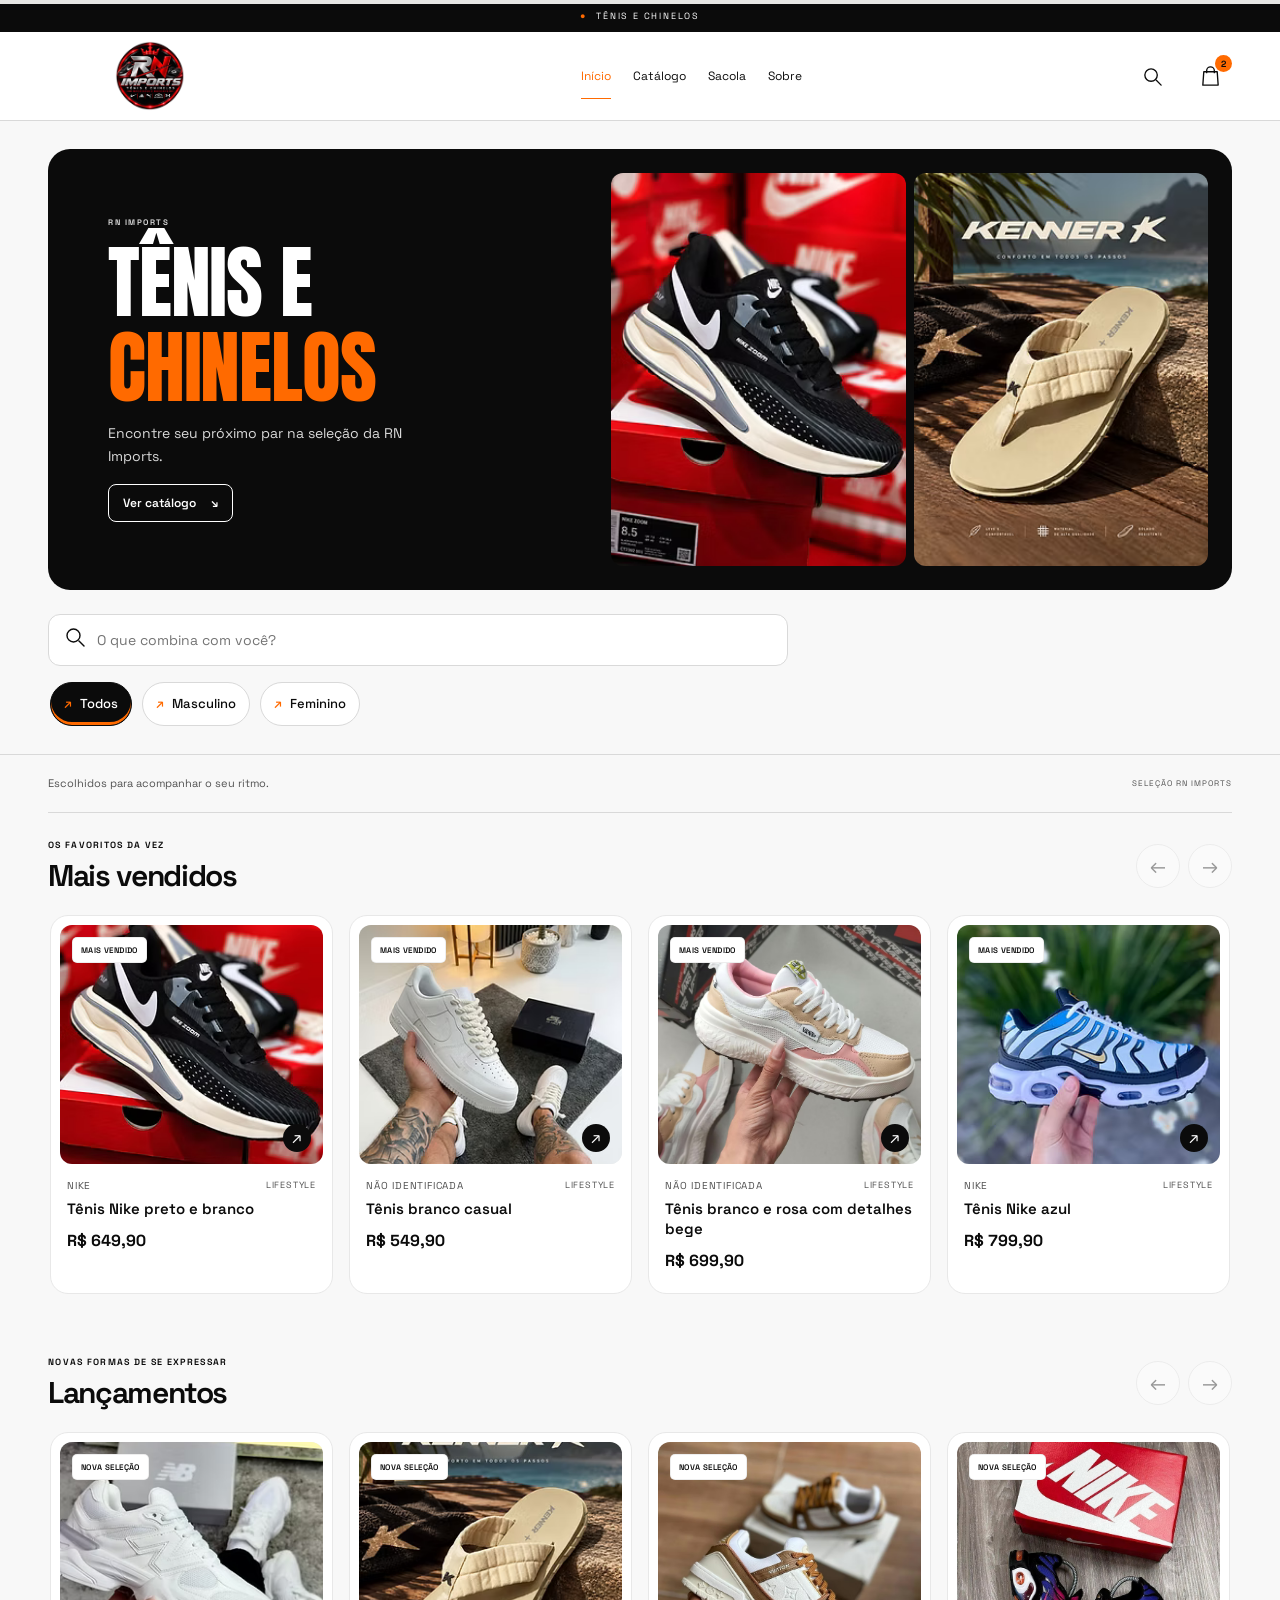
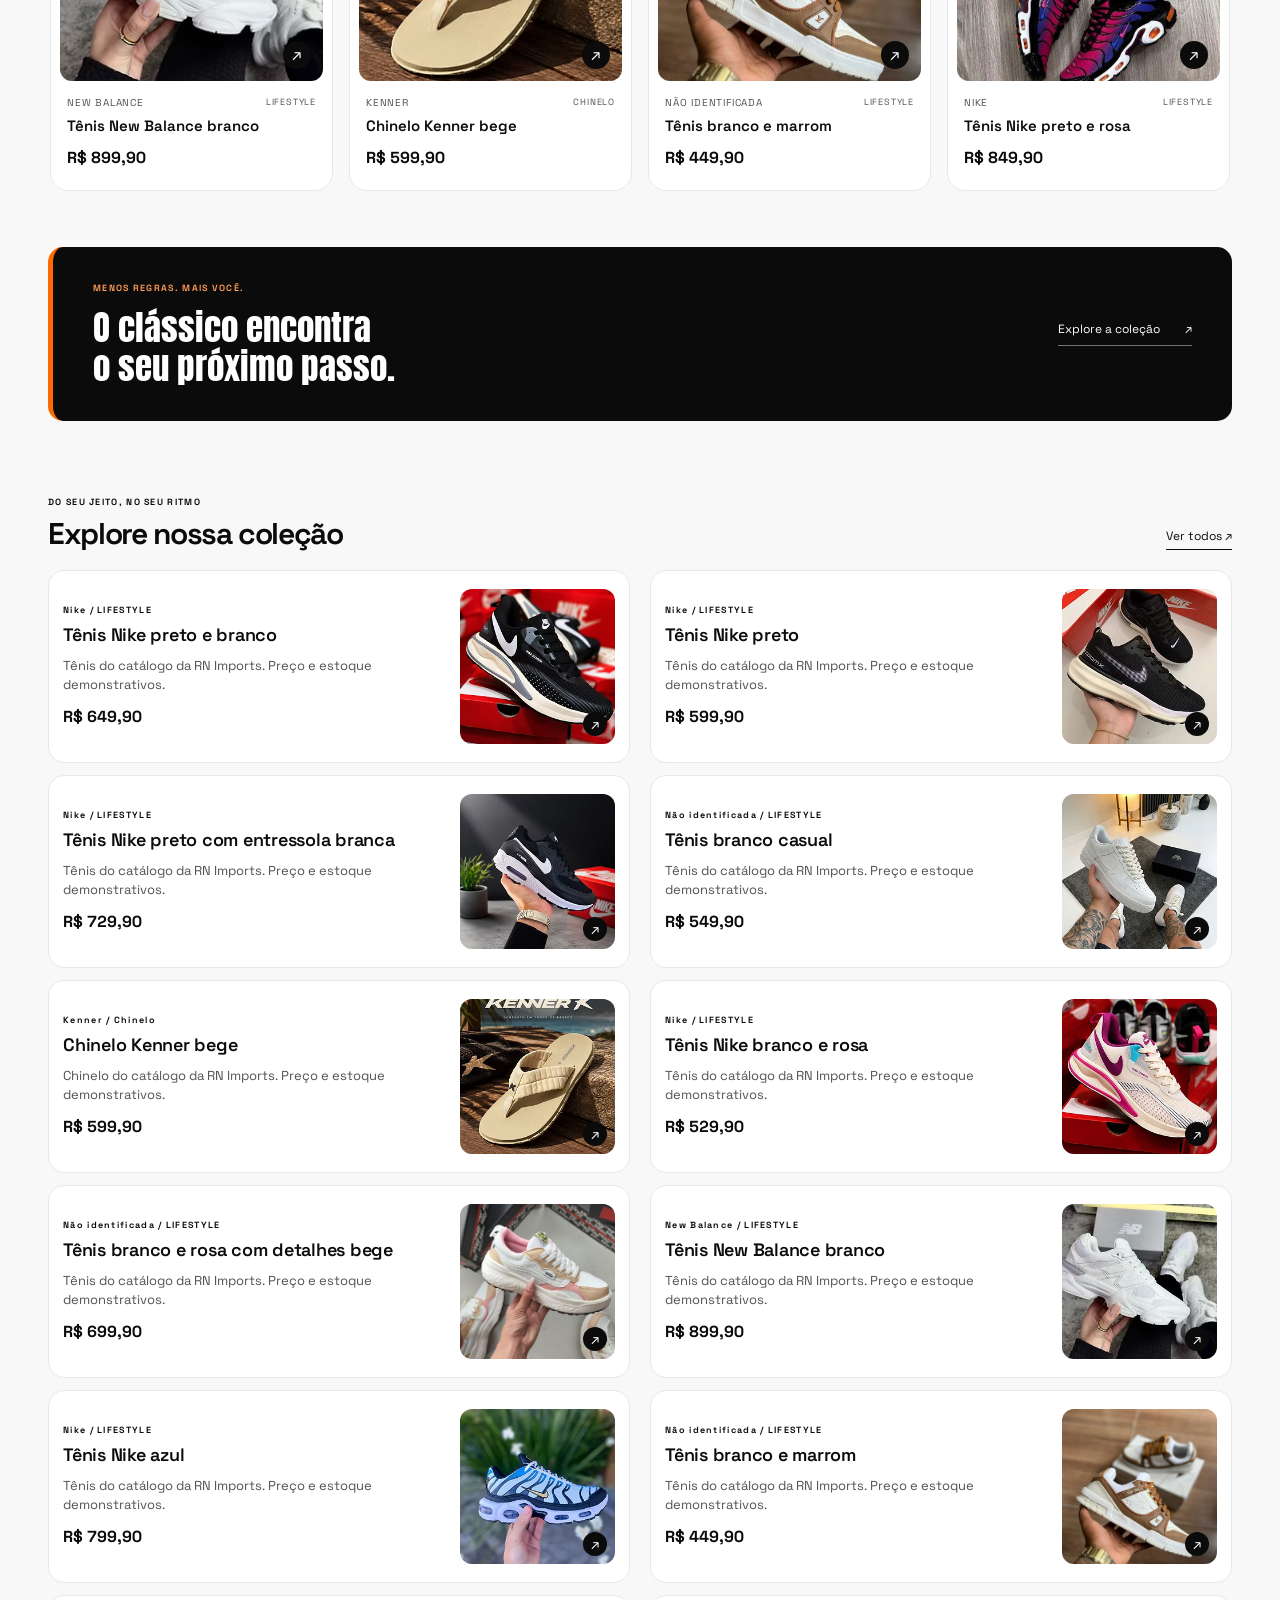
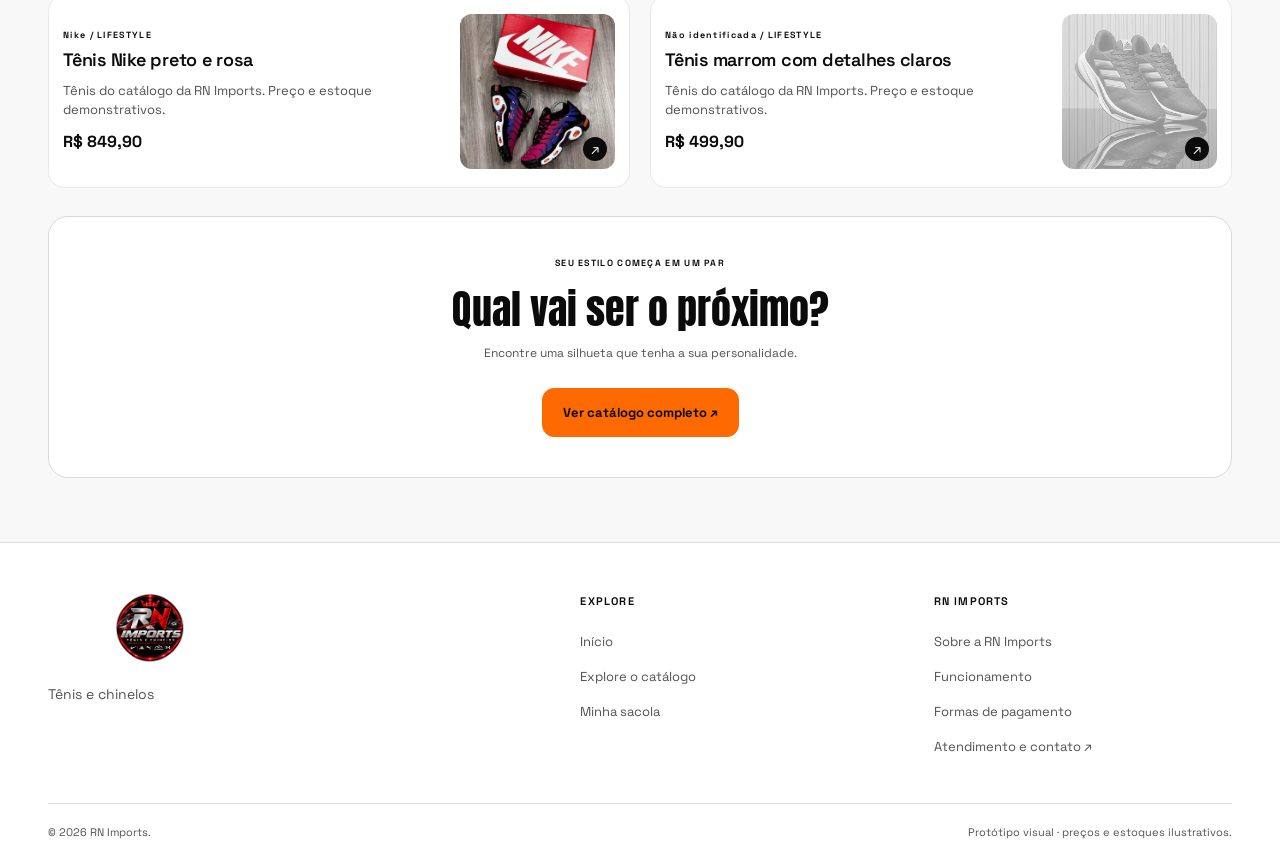
==== commit c61ba982: "front com protótipo para cliente" ====
--- a/rn-imports/index.html
+++ b/rn-imports/index.html
@@ -3,10 +3,10 @@
 <head>
   <meta charset="UTF-8">
   <meta name="viewport" content="width=device-width, initial-scale=1">
-  <meta name="description" content="VitraFlow — Sua vitrine. Seu fluxo de vendas. Explore produtos em uma experiência digital com personalidade.">
+  <meta name="description" content="Explore o catálogo demonstrativo da RN Imports.">
   <meta name="theme-color" content="#0B0B0B">
-  <title>Sua vitrine. Seu estilo. | VitraFlow</title>
-  <link rel="icon" href="assets/icons/vitraflow-symbol.png" type="image/png">
+  <title>Tênis e chinelos | RN Imports</title>
+  <link rel="icon" href="assets/icons/favicon-rnImports.png" type="image/png">
   <link rel="preconnect" href="https://fonts.googleapis.com">
   <link rel="preconnect" href="https://fonts.gstatic.com" crossorigin>
   <link href="https://fonts.googleapis.com/css2?family=Anton&family=Archivo:wght@400;600;700&family=Inter:wght@400;600;700&family=Space+Grotesk:wght@400;500;600;700&display=swap" rel="stylesheet">
@@ -17,32 +17,39 @@
 </head>
 <body class="visual-prototype home-page">
   <a class="skip" href="#main">Pular para o conteúdo</a>
-  <header id="header"><div class="announcement">SUA VITRINE. SEU FLUXO DE VENDAS.</div><div class="header-inner"><a class="logo" href="index.html" aria-label="VitraFlow, início"><img class="brand-logo" src="assets/images/vitraflow-logo.png" alt="VitraFlow" width="778" height="264"></a><nav class="desktop-nav" aria-label="Principal"><a href="index.html" aria-current="page"><span class="nav-icon"><svg viewBox="0 0 24 24" width="24" height="24" fill="none" stroke="currentColor" stroke-width="1.4" stroke-linecap="round" stroke-linejoin="round" aria-hidden="true"><path d="m3 10 9-7 9 7v11h-6v-7H9v7H3Z"/></svg></span>Início</a><a href="catalogo.html" ><span class="nav-icon"><svg viewBox="0 0 24 24" width="24" height="24" fill="none" stroke="currentColor" stroke-width="1.4" stroke-linecap="round" stroke-linejoin="round" aria-hidden="true"><rect x="3" y="3" width="7" height="7" rx="1"/><rect x="14" y="3" width="7" height="7" rx="1"/><rect x="3" y="14" width="7" height="7" rx="1"/><rect x="14" y="14" width="7" height="7" rx="1"/></svg></span>Catálogo</a><a href="sacola.html" ><span class="nav-icon"><svg viewBox="0 0 24 24" width="24" height="24" fill="none" stroke="currentColor" stroke-width="1.4" stroke-linecap="round" stroke-linejoin="round" aria-hidden="true"><path d="M5 7h14l1 14H4L5 7Z"/><path d="M8 8V6a4 4 0 0 1 8 0v2"/></svg></span>Sacola<span class="bag-count" aria-label="2 itens ilustrativos">2</span></a><a href="sobre.html" ><span class="nav-icon"><svg viewBox="0 0 24 24" width="24" height="24" fill="none" stroke="currentColor" stroke-width="1.4" stroke-linecap="round" stroke-linejoin="round" aria-hidden="true"><circle cx="12" cy="12" r="9"/><path d="M12 11v6m0-10v1"/></svg></span>Sobre</a></nav><div class="header-actions"><a href="catalogo.html" aria-label="Ver catálogo"><svg viewBox="0 0 24 24" width="24" height="24" fill="none" stroke="currentColor" stroke-width="1.4" stroke-linecap="round" stroke-linejoin="round" aria-hidden="true"><circle cx="10.5" cy="10.5" r="6.5"/><path d="m16 16 5 5"/></svg></a><a class="bag-link" href="sacola.html" aria-label="Ver sacola ilustrativa com 2 itens"><svg viewBox="0 0 24 24" width="24" height="24" fill="none" stroke="currentColor" stroke-width="1.4" stroke-linecap="round" stroke-linejoin="round" aria-hidden="true"><path d="M5 7h14l1 14H4L5 7Z"/><path d="M8 8V6a4 4 0 0 1 8 0v2"/></svg><span class="bag-count">2</span></a></div></div></header>
+  <header id="header"><div class="announcement">TÊNIS E CHINELOS</div><div class="header-inner"><a class="logo" href="index.html" aria-label="RN Imports, início"><img class="brand-logo shop-custom-logo" src="assets/images/logo.png" alt="RN Imports" width="150" height="150"></a><nav class="desktop-nav" aria-label="Principal"><a href="index.html" aria-current="page"><span class="nav-icon"><svg viewBox="0 0 24 24" width="24" height="24" fill="none" stroke="currentColor" stroke-width="1.4" stroke-linecap="round" stroke-linejoin="round" aria-hidden="true"><path d="m3 10 9-7 9 7v11h-6v-7H9v7H3Z"/></svg></span>Início</a><a href="catalogo.html" ><span class="nav-icon"><svg viewBox="0 0 24 24" width="24" height="24" fill="none" stroke="currentColor" stroke-width="1.4" stroke-linecap="round" stroke-linejoin="round" aria-hidden="true"><rect x="3" y="3" width="7" height="7" rx="1"/><rect x="14" y="3" width="7" height="7" rx="1"/><rect x="3" y="14" width="7" height="7" rx="1"/><rect x="14" y="14" width="7" height="7" rx="1"/></svg></span>Catálogo</a><a href="sacola.html" ><span class="nav-icon"><svg viewBox="0 0 24 24" width="24" height="24" fill="none" stroke="currentColor" stroke-width="1.4" stroke-linecap="round" stroke-linejoin="round" aria-hidden="true"><path d="M5 7h14l1 14H4L5 7Z"/><path d="M8 8V6a4 4 0 0 1 8 0v2"/></svg></span>Sacola<span class="bag-count" aria-label="2 itens ilustrativos">2</span></a><a href="sobre.html" ><span class="nav-icon"><svg viewBox="0 0 24 24" width="24" height="24" fill="none" stroke="currentColor" stroke-width="1.4" stroke-linecap="round" stroke-linejoin="round" aria-hidden="true"><circle cx="12" cy="12" r="9"/><path d="M12 11v6m0-10v1"/></svg></span>Sobre</a></nav><div class="header-actions"><a href="catalogo.html" aria-label="Ver catálogo"><svg viewBox="0 0 24 24" width="24" height="24" fill="none" stroke="currentColor" stroke-width="1.4" stroke-linecap="round" stroke-linejoin="round" aria-hidden="true"><circle cx="10.5" cy="10.5" r="6.5"/><path d="m16 16 5 5"/></svg></a><a class="bag-link" href="sacola.html" aria-label="Ver sacola ilustrativa com 2 itens"><svg viewBox="0 0 24 24" width="24" height="24" fill="none" stroke="currentColor" stroke-width="1.4" stroke-linecap="round" stroke-linejoin="round" aria-hidden="true"><path d="M5 7h14l1 14H4L5 7Z"/><path d="M8 8V6a4 4 0 0 1 8 0v2"/></svg><span class="bag-count">2</span></a></div></div></header>
   <main id="main">
-  <section class="store-banner container" aria-labelledby="store-banner-title"><div class="banner-copy"><span class="eyebrow">CULTURA URBANA. NOVAS POSSIBILIDADES.</span><h1 id="store-banner-title">SUA VITRINE.<br><span>SEU ESTILO.</span></h1><p>Descubra uma nova experiência de explorar produtos.</p><a class="banner-link" href="#explore">Explore a coleção <span aria-hidden="true">↘</span></a></div><a class="banner-search" href="#home-search" aria-label="Ir à pesquisa"><svg viewBox="0 0 24 24" width="21" height="21" fill="none" stroke="currentColor" stroke-width="1.6" stroke-linecap="round" aria-hidden="true"><circle cx="10.5" cy="10.5" r="6.5"/><path d="m16 16 5 5"/></svg></a><div class="banner-art"><div class="sneaker-photo photo-0"><img src="assets/images/sneakers-studio.png" alt="Composição fotográfica conceitual de sneaker preto e branco" width="1536" height="1024" fetchpriority=high></div><span class="banner-edition" aria-hidden="true">VITRAFLOW / VOL. 01</span></div></section>
+  <section class="store-banner container" aria-labelledby="store-banner-title"><div class="banner-copy"><span class="eyebrow">RN IMPORTS</span><h1 id="store-banner-title">TÊNIS E<br><span>CHINELOS</span></h1><p>Encontre seu próximo par na seleção da RN Imports.</p><a class="banner-link" href="catalogo.html">Ver catálogo <span aria-hidden="true">↘</span></a></div><a class="banner-search" href="#home-search" aria-label="Ir à pesquisa"><svg viewBox="0 0 24 24" width="21" height="21" fill="none" stroke="currentColor" stroke-width="1.6" stroke-linecap="round" aria-hidden="true"><circle cx="10.5" cy="10.5" r="6.5"/><path d="m16 16 5 5"/></svg></a><div class="banner-art banner-gallery" aria-hidden="true">
+    <img src="assets/images/NK-airZoom.png" alt="" width="271" height="362" fetchpriority="high">
+    <img src="assets/images/image copy 3.png" alt="" width="271" height="362">
+  </div></section>
   <section class="store-profile container" aria-labelledby="store-name">
-    <a class="store-profile-link" href="sobre.html" aria-label="VitraFlow: ver funcionamento, pagamentos e contato">
-      <div class="store-monogram" aria-hidden="true"><img src="assets/icons/vitraflow-symbol.png" alt="" width="278" height="264"></div>
-      <div class="store-profile-copy"><h2 id="store-name">VitraFlow</h2><p>Sua vitrine. Seu fluxo de vendas.</p><span class="service-label"><svg viewBox="0 0 24 24" width="24" height="24" fill="none" stroke="currentColor" stroke-width="1.4" stroke-linecap="round" stroke-linejoin="round" aria-hidden="true"><path d="M21 11.5a9 9 0 0 1-9 9 11 11 0 0 1-4-.8L3 21l1.3-4.5A9 9 0 1 1 21 11.5Z"/><path d="M8 10h8M8 14h5"/></svg> Atendimento pelo WhatsApp</span></div>
+    <a class="store-profile-link" href="sobre.html" aria-label="RN Imports: ver funcionamento, pagamentos e contato">
+      <div class="store-monogram" aria-hidden="true"><img src="assets/icons/favicon-rnImports.png" alt="" width="150" height="150"></div>
+      <div class="store-profile-copy"><h2 id="store-name">RN Imports</h2><p>Tênis e chinelos</p><span class="service-label"><svg viewBox="0 0 24 24" width="24" height="24" fill="none" stroke="currentColor" stroke-width="1.4" stroke-linecap="round" stroke-linejoin="round" aria-hidden="true"><path d="M21 11.5a9 9 0 0 1-9 9 11 11 0 0 1-4-.8L3 21l1.3-4.5A9 9 0 1 1 21 11.5Z"/><path d="M8 10h8M8 14h5"/></svg> Atendimento pelo WhatsApp</span></div>
       <span class="store-profile-chevron" aria-hidden="true">›</span>
     </a>
   </section>
-  <div class="discovery-bar"><div class="container discovery-inner"><div class="home-search"><label class="sr-only" for="home-search">Pesquisa ilustrativa</label><span aria-hidden="true"><svg viewBox="0 0 24 24" width="24" height="24" fill="none" stroke="currentColor" stroke-width="1.4" stroke-linecap="round" stroke-linejoin="round" aria-hidden="true"><circle cx="10.5" cy="10.5" r="6.5"/><path d="m16 16 5 5"/></svg></span><input id="home-search" type="search" placeholder="O que combina com você?" readonly aria-readonly="true" title="Pesquisa ilustrativa — protótipo visual"></div><nav class="category-chips" aria-label="Categorias ilustrativas"><button type="button" class="category-chip" aria-pressed="true" data-category>Sneakers</button><button type="button" class="category-chip" aria-pressed="false" data-category>Roupas</button><button type="button" class="category-chip" aria-pressed="false" data-category>Acessórios</button><button type="button" class="category-chip" aria-pressed="false" data-category>Streetwear</button><button type="button" class="category-chip" aria-pressed="false" data-category>Ofertas</button></nav></div></div>
-  <div class="container home-content"><div class="discovery-status"><span>Escolhidos para acompanhar o seu ritmo.</span><span class="visual-label">SELEÇÃO VITRA</span></div>
-    <section class="collection" aria-labelledby="bestsellers-title"><div class="section-head"><div><span class="eyebrow">OS FAVORITOS DA VEZ</span><h2 id="bestsellers-title">Mais vendidos</h2></div><div class="rail-controls"><button type="button" class="icon-button" data-scroll="bestsellers" data-direction="-1" aria-label="Produtos anteriores" aria-controls="bestsellers">←</button><button type="button" class="icon-button" data-scroll="bestsellers" data-direction="1" aria-label="Próximos produtos" aria-controls="bestsellers">→</button></div></div><div id="bestsellers" class="product-rail" tabindex="0" role="region" aria-label="Mais vendidos"><article class="product-card "><a href="produto.html" aria-label="Ver tela demonstrativa de produto: Nike Dunk Low Panda"><div class="product-image"><div class="sneaker-photo photo-0"><img src="assets/images/sneakers-studio.png" alt="Imagem conceitual de sneaker Nike" width="1536" height="1024" loading=lazy></div><span class="tag ">MAIS VENDIDO</span><span class="card-arrow" aria-hidden="true">↗</span></div><div class="product-brand">Nike<span>Lifestyle</span></div><h3>Nike Dunk Low Panda</h3><p class="price">R$ 649,90</p></a></article><article class="product-card "><a href="produto.html" aria-label="Ver tela demonstrativa de produto: Adidas Campus 00s"><div class="product-image"><div class="sneaker-photo photo-2"><img src="assets/images/sneakers-studio.png" alt="Imagem conceitual de sneaker Adidas" width="1536" height="1024" loading=lazy></div><span class="tag ">MAIS VENDIDO</span><span class="card-arrow" aria-hidden="true">↗</span></div><div class="product-brand">Adidas<span>Lifestyle</span></div><h3>Adidas Campus 00s</h3><p class="price">R$ 549,90</p></a></article><article class="product-card "><a href="produto.html" aria-label="Ver tela demonstrativa de produto: New Balance 550"><div class="product-image"><div class="sneaker-photo photo-5"><img src="assets/images/sneakers-studio.png" alt="Imagem conceitual de sneaker New Balance" width="1536" height="1024" loading=lazy></div><span class="tag ">MAIS VENDIDO</span><span class="card-arrow" aria-hidden="true">↗</span></div><div class="product-brand">New Balance<span>Lifestyle</span></div><h3>New Balance 550</h3><p class="price">R$ 699,90</p></a></article><article class="product-card "><a href="produto.html" aria-label="Ver tela demonstrativa de produto: Air Jordan 1 Low"><div class="product-image"><div class="sneaker-photo photo-0"><img src="assets/images/sneakers-studio.png" alt="Imagem conceitual de sneaker Jordan" width="1536" height="1024" loading=lazy></div><span class="tag ">MAIS VENDIDO</span><span class="card-arrow" aria-hidden="true">↗</span></div><div class="product-brand">Jordan<span>Lifestyle</span></div><h3>Air Jordan 1 Low</h3><p class="price">R$ 799,90</p></a></article></div></section>
-    <section class="collection" aria-labelledby="new-products-title"><div class="section-head"><div><span class="eyebrow">NOVAS FORMAS DE SE EXPRESSAR</span><h2 id="new-products-title">Lançamentos</h2></div><div class="rail-controls"><button type="button" class="icon-button" data-scroll="new-products" data-direction="-1" aria-label="Produtos anteriores" aria-controls="new-products">←</button><button type="button" class="icon-button" data-scroll="new-products" data-direction="1" aria-label="Próximos produtos" aria-controls="new-products">→</button></div></div><div id="new-products" class="product-rail" tabindex="0" role="region" aria-label="Lançamentos"><article class="product-card "><a href="produto.html" aria-label="Ver tela demonstrativa de produto: New Balance 9060"><div class="product-image"><div class="sneaker-photo photo-4"><img src="assets/images/sneakers-studio.png" alt="Imagem conceitual de sneaker New Balance" width="1536" height="1024" loading=lazy></div><span class="tag ">NOVA SELEÇÃO</span><span class="card-arrow" aria-hidden="true">↗</span></div><div class="product-brand">New Balance<span>Lifestyle</span></div><h3>New Balance 9060</h3><p class="price">R$ 899,90</p></a></article><article class="product-card "><a href="produto.html" aria-label="Ver tela demonstrativa de produto: Adidas Samba OG"><div class="product-image"><div class="sneaker-photo photo-3"><img src="assets/images/sneakers-studio.png" alt="Imagem conceitual de sneaker Adidas" width="1536" height="1024" loading=lazy></div><span class="tag ">NOVA SELEÇÃO</span><span class="card-arrow" aria-hidden="true">↗</span></div><div class="product-brand">Adidas<span>Lifestyle</span></div><h3>Adidas Samba OG</h3><p class="price">R$ 599,90</p></a></article><article class="product-card "><a href="produto.html" aria-label="Ver tela demonstrativa de produto: Puma Suede Classic"><div class="product-image"><div class="sneaker-photo photo-2"><img src="assets/images/sneakers-studio.png" alt="Imagem conceitual de sneaker Puma" width="1536" height="1024" loading=lazy></div><span class="tag ">NOVA SELEÇÃO</span><span class="card-arrow" aria-hidden="true">↗</span></div><div class="product-brand">Puma<span>Lifestyle</span></div><h3>Puma Suede Classic</h3><p class="price">R$ 449,90</p></a></article><article class="product-card "><a href="produto.html" aria-label="Ver tela demonstrativa de produto: Air Jordan 1 Mid"><div class="product-image"><div class="sneaker-photo photo-5"><img src="assets/images/sneakers-studio.png" alt="Imagem conceitual de sneaker Jordan" width="1536" height="1024" loading=lazy></div><span class="tag ">NOVA SELEÇÃO</span><span class="card-arrow" aria-hidden="true">↗</span></div><div class="product-brand">Jordan<span>Lifestyle</span></div><h3>Air Jordan 1 Mid</h3><p class="price">R$ 849,90</p></a></article></div></section>
+  <div class="discovery-bar"><div class="container discovery-inner"><div class="home-search"><label class="sr-only" for="home-search">Pesquisar produtos</label><span aria-hidden="true"><svg viewBox="0 0 24 24" width="24" height="24" fill="none" stroke="currentColor" stroke-width="1.4" stroke-linecap="round" stroke-linejoin="round" aria-hidden="true"><circle cx="10.5" cy="10.5" r="6.5"/><path d="m16 16 5 5"/></svg></span><input id="home-search" type="search" placeholder="O que combina com você?"></div><div class="category-chips" role="group" aria-label="Público">
+    <button type="button" class="category-chip" aria-pressed="true" data-audience="">Todos</button>
+    <button type="button" class="category-chip" aria-pressed="false" data-audience="Masculino">Masculino</button>
+    <button type="button" class="category-chip" aria-pressed="false" data-audience="Feminino">Feminino</button>
+  </div></div></div>
+  <div class="container home-content"><div class="discovery-status"><span>Escolhidos para acompanhar o seu ritmo.</span><span class="visual-label">SELEÇÃO RN IMPORTS</span></div>
+    <section class="collection" aria-labelledby="bestsellers-title"><div class="section-head"><div><span class="eyebrow">OS FAVORITOS DA VEZ</span><h2 id="bestsellers-title">Mais vendidos</h2></div><div class="rail-controls"><button type="button" class="icon-button" data-scroll="bestsellers" data-direction="-1" aria-label="Produtos anteriores" aria-controls="bestsellers">←</button><button type="button" class="icon-button" data-scroll="bestsellers" data-direction="1" aria-label="Próximos produtos" aria-controls="bestsellers">→</button></div></div><div id="bestsellers" class="product-rail" tabindex="0" role="region" aria-label="Mais vendidos"></div></section>
+    <section class="collection" aria-labelledby="new-products-title"><div class="section-head"><div><span class="eyebrow">NOVAS FORMAS DE SE EXPRESSAR</span><h2 id="new-products-title">Lançamentos</h2></div><div class="rail-controls"><button type="button" class="icon-button" data-scroll="new-products" data-direction="-1" aria-label="Produtos anteriores" aria-controls="new-products">←</button><button type="button" class="icon-button" data-scroll="new-products" data-direction="1" aria-label="Próximos produtos" aria-controls="new-products">→</button></div></div><div id="new-products" class="product-rail" tabindex="0" role="region" aria-label="Lançamentos"></div></section>
     <section class="edit-strip"><div><span class="eyebrow">MENOS REGRAS. MAIS VOCÊ.</span><h2>O clássico encontra<br>o seu próximo passo.</h2></div><a href="catalogo.html">Explore a coleção <span aria-hidden="true">↗</span></a></section>
-    <section id="explore" class="explore-section" aria-labelledby="explore-title"><div class="section-head"><div><span class="eyebrow">DO SEU JEITO, NO SEU RITMO</span><h2 id="explore-title">Explore nossa coleção</h2></div><a class="text-link" href="catalogo.html">Ver todos ↗</a></div><div class="sneaker-list"><article class="sneaker-row"><a href="produto.html"><div class="sneaker-row-copy"><span class="eyebrow">Nike / LIFESTYLE</span><h3>Nike Dunk Low Panda</h3><p class="row-description">O essencial em preto e branco. Um clássico que vai com tudo.</p><p class="row-sizes">BR 38 · 39 · 40 · 41 · 42 · 43</p><p class="price">R$ 649,90</p></div><div class="row-image"><div class="sneaker-photo photo-0"><img src="assets/images/sneakers-studio.png" alt="Imagem conceitual de sneaker Nike" width="1536" height="1024" loading=lazy></div><span class="card-arrow" aria-hidden="true">↗</span></div></a></article><article class="sneaker-row"><a href="produto.html"><div class="sneaker-row-copy"><span class="eyebrow">Nike / LIFESTYLE</span><h3>Nike Air Force 1</h3><p class="row-description">Linhas atemporais, couro e uma presença que dispensa apresentação.</p><p class="row-sizes">BR 38 · 39 · 40 · 41 · 42 · 43</p><p class="price">R$ 599,90</p></div><div class="row-image"><div class="sneaker-photo photo-1"><img src="assets/images/sneakers-studio.png" alt="Imagem conceitual de sneaker Nike" width="1536" height="1024" loading=lazy></div><span class="card-arrow" aria-hidden="true">↗</span></div></a></article><article class="sneaker-row"><a href="produto.html"><div class="sneaker-row-copy"><span class="eyebrow">Nike / LIFESTYLE</span><h3>Nike Air Max 90</h3><p class="row-description">A energia das ruas em uma silhueta feita para o dia a dia.</p><p class="row-sizes">BR 38 · 39 · 40 · 41 · 42 · 43</p><p class="price">R$ 729,90</p></div><div class="row-image"><div class="sneaker-photo photo-4"><img src="assets/images/sneakers-studio.png" alt="Imagem conceitual de sneaker Nike" width="1536" height="1024" loading=lazy></div><span class="card-arrow" aria-hidden="true">↗</span></div></a></article><article class="sneaker-row"><a href="produto.html"><div class="sneaker-row-copy"><span class="eyebrow">Adidas / LIFESTYLE</span><h3>Adidas Campus 00s</h3><p class="row-description">Textura de camurça e proporções marcantes para sair do básico.</p><p class="row-sizes">BR 38 · 39 · 40 · 41 · 42 · 43</p><p class="price">R$ 549,90</p></div><div class="row-image"><div class="sneaker-photo photo-2"><img src="assets/images/sneakers-studio.png" alt="Imagem conceitual de sneaker Adidas" width="1536" height="1024" loading=lazy></div><span class="card-arrow" aria-hidden="true">↗</span></div></a></article><article class="sneaker-row"><a href="produto.html"><div class="sneaker-row-copy"><span class="eyebrow">Adidas / LIFESTYLE</span><h3>Adidas Samba OG</h3><p class="row-description">O essencial em preto e branco. Um clássico que vai com tudo.</p><p class="row-sizes">BR 38 · 39 · 40 · 41 · 42 · 43</p><p class="price">R$ 599,90</p></div><div class="row-image"><div class="sneaker-photo photo-3"><img src="assets/images/sneakers-studio.png" alt="Imagem conceitual de sneaker Adidas" width="1536" height="1024" loading=lazy></div><span class="card-arrow" aria-hidden="true">↗</span></div></a></article><article class="sneaker-row"><a href="produto.html"><div class="sneaker-row-copy"><span class="eyebrow">Adidas / LIFESTYLE</span><h3>Adidas Gazelle</h3><p class="row-description">Linhas atemporais, couro e uma presença que dispensa apresentação.</p><p class="row-sizes">BR 38 · 39 · 40 · 41 · 42 · 43</p><p class="price">R$ 529,90</p></div><div class="row-image"><div class="sneaker-photo photo-3"><img src="assets/images/sneakers-studio.png" alt="Imagem conceitual de sneaker Adidas" width="1536" height="1024" loading=lazy></div><span class="card-arrow" aria-hidden="true">↗</span></div></a></article><article class="sneaker-row"><a href="produto.html"><div class="sneaker-row-copy"><span class="eyebrow">New Balance / LIFESTYLE</span><h3>New Balance 550</h3><p class="row-description">A energia das ruas em uma silhueta feita para o dia a dia.</p><p class="row-sizes">BR 38 · 39 · 40 · 41 · 42 · 43</p><p class="price">R$ 699,90</p></div><div class="row-image"><div class="sneaker-photo photo-5"><img src="assets/images/sneakers-studio.png" alt="Imagem conceitual de sneaker New Balance" width="1536" height="1024" loading=lazy></div><span class="card-arrow" aria-hidden="true">↗</span></div></a></article><article class="sneaker-row"><a href="produto.html"><div class="sneaker-row-copy"><span class="eyebrow">New Balance / LIFESTYLE</span><h3>New Balance 9060</h3><p class="row-description">Textura de camurça e proporções marcantes para sair do básico.</p><p class="row-sizes">BR 38 · 39 · 40 · 41 · 42 · 43</p><p class="price">R$ 899,90</p></div><div class="row-image"><div class="sneaker-photo photo-4"><img src="assets/images/sneakers-studio.png" alt="Imagem conceitual de sneaker New Balance" width="1536" height="1024" loading=lazy></div><span class="card-arrow" aria-hidden="true">↗</span></div></a></article></div></section>
+    <section id="explore" class="explore-section" aria-labelledby="explore-title"><div class="section-head"><div><span class="eyebrow">DO SEU JEITO, NO SEU RITMO</span><h2 id="explore-title">Explore nossa coleção</h2></div><a class="text-link" href="catalogo.html">Ver todos ↗</a></div><div class="sneaker-list"></div></section>
     <section class="catalog-cta"><span class="eyebrow">SEU ESTILO COMEÇA EM UM PAR</span><h2>Qual vai ser o próximo?</h2><p>Encontre uma silhueta que tenha a sua personalidade.</p><a class="button" href="catalogo.html">Ver catálogo completo ↗</a></section>
   </div></main>
   <footer id="footer" class="site-footer">
     <div class="container footer-inner">
       <div class="footer-main">
-        <div class="footer-brand"><a class="logo" href="index.html" aria-label="VitraFlow, início"><img class="brand-logo" src="assets/images/vitraflow-logo.png" alt="VitraFlow" width="778" height="264"></a><p>Sua vitrine.<br>Seu fluxo de vendas.</p></div>
+        <div class="footer-brand"><a class="logo" href="index.html" aria-label="RN Imports, início"><img class="brand-logo shop-custom-logo" src="assets/images/logo.png" alt="RN Imports" width="150" height="150"></a><p>Tênis e chinelos</p></div>
         <nav class="footer-column" aria-label="Explorar a loja"><h2>Explore</h2><a href="index.html">Início</a><a href="catalogo.html">Explore o catálogo</a><a href="sacola.html">Minha sacola</a></nav>
-        <nav class="footer-column" aria-label="Informações e atendimento"><h2>VitraFlow</h2><a href="sobre.html">Sobre a VitraFlow</a><a href="sobre.html#hours-title">Funcionamento</a><a href="sobre.html#payments-title">Formas de pagamento</a><a href="sobre.html#contact-title">Atendimento e contato ↗</a></nav>
+        <nav class="footer-column" aria-label="Informações e atendimento"><h2>RN Imports</h2><a href="sobre.html">Sobre a RN Imports</a><a href="sobre.html#hours-title">Funcionamento</a><a href="sobre.html#payments-title">Formas de pagamento</a><a href="sobre.html#contact-title">Atendimento e contato ↗</a></nav>
       </div>
-      <div class="footer-bottom"><span>© 2026 VitraFlow.</span><span>Protótipo visual · produtos, imagens e valores ilustrativos.</span></div>
+      <div class="footer-bottom"><span>© 2026 RN Imports.</span><span>Protótipo visual · preços e estoques ilustrativos.</span></div>
     </div>
   </footer>
   <nav class="mobile-nav" aria-label="Navegação móvel"><a href="index.html" aria-current="page"><span class="nav-icon"><svg viewBox="0 0 24 24" width="24" height="24" fill="none" stroke="currentColor" stroke-width="1.4" stroke-linecap="round" stroke-linejoin="round" aria-hidden="true"><path d="m3 10 9-7 9 7v11h-6v-7H9v7H3Z"/></svg></span>Início</a><a href="catalogo.html" ><span class="nav-icon"><svg viewBox="0 0 24 24" width="24" height="24" fill="none" stroke="currentColor" stroke-width="1.4" stroke-linecap="round" stroke-linejoin="round" aria-hidden="true"><rect x="3" y="3" width="7" height="7" rx="1"/><rect x="14" y="3" width="7" height="7" rx="1"/><rect x="3" y="14" width="7" height="7" rx="1"/><rect x="14" y="14" width="7" height="7" rx="1"/></svg></span>Catálogo</a><a href="sacola.html" ><span class="nav-icon"><svg viewBox="0 0 24 24" width="24" height="24" fill="none" stroke="currentColor" stroke-width="1.4" stroke-linecap="round" stroke-linejoin="round" aria-hidden="true"><path d="M5 7h14l1 14H4L5 7Z"/><path d="M8 8V6a4 4 0 0 1 8 0v2"/></svg></span>Sacola<span class="bag-count" aria-label="2 itens ilustrativos">2</span></a><a href="sobre.html" ><span class="nav-icon"><svg viewBox="0 0 24 24" width="24" height="24" fill="none" stroke="currentColor" stroke-width="1.4" stroke-linecap="round" stroke-linejoin="round" aria-hidden="true"><circle cx="12" cy="12" r="9"/><path d="M12 11v6m0-10v1"/></svg></span>Sobre</a></nav>
--- a/rn-imports/css/components.css
+++ b/rn-imports/css/components.css
@@ -182,6 +182,9 @@
 .catalog-discovery .home-search { flex: 1; max-width: none; }
 .filter-button { display: flex; align-items: center; justify-content: center; gap: 10px; min-height: 52px; min-width: 52px; background: white; border: 1px solid var(--line); border-radius: 12px; padding: 12px; font-size: 13px; }
 .filter-button span { display: none; }
+.catalog-filters { display: grid; grid-template-columns: repeat(auto-fit, minmax(min(100%, 150px), 1fr)); gap: 12px; margin-block: 12px; }
+.catalog-filters label { display: grid; gap: 6px; font-size: 13px; font-weight: 500; }
+.catalog-filters select { width: 100%; min-height: 44px; padding: 8px 12px; border: 1px solid var(--line); border-radius: 12px; background: var(--color-surface); color: var(--ink); font: inherit; }
 .sort-demo { background: transparent; border: 0; font-size: 12px; min-height: 44px; padding: 8px; }
 .edit-strip { display: flex; justify-content: space-between; gap: 25px; flex-wrap: wrap; background: #202020; color: white; border-radius: 15px; padding: 30px 25px; margin-block: 15px 30px; align-items: center; }
 .edit-strip .eyebrow { color: #b4b4b4; }
--- a/rn-imports/css/responsive.css
+++ b/rn-imports/css/responsive.css
@@ -34,8 +34,7 @@
 }
 
 @media (min-width: 768px) {
-  .home-page .store-profile,
-  .home-page .discovery-bar { display: none; }
+  .home-page .store-profile { display: none; }
   html { scroll-padding-top: 155px; scroll-padding-bottom: 24px; }
   body, .has-purchase-dock { padding-bottom: 0; }
   .announcement { padding: 10px 15px; font-size: 9px; }
@@ -209,7 +208,7 @@
   .desktop-nav { gap: 22px; }
   .home-page .discovery-bar { display: block; }
   .home-page .store-profile { display: none; }
-  .discovery-inner { display: grid; grid-template-columns: minmax(180px, 1fr) auto; gap: 18px; align-items: center; padding-block: 24px; }
+  .discovery-inner { display: grid; grid-template-columns: minmax(0, 1fr); gap: 12px; align-items: center; padding-block: 24px; }
   .category-chips { padding-block: 4px; }
   .category-chip { padding-inline: 13px; }
   .store-banner { min-height: 390px; margin-top: 28px; }
@@ -233,10 +232,6 @@
   .sneaker-list { column-gap: 20px; }
 }
 .mobile-nav a[aria-current]::before { background: var(--color-primary); }
-@media (min-width: 768px) and (max-width: 1023px) {
-  .discovery-inner { grid-template-columns: minmax(0, 1fr); gap: 12px; }
-  .category-chips { justify-content: flex-start; }
-}
 
 /* Original brand artwork: preserve aspect ratio and PNG transparency. */
 .logo { flex-shrink: 0; }
@@ -302,7 +297,3 @@
     bottom: 7px;
   }
 }
-
-@media (min-width: 768px) {
-  .home-page .discovery-bar { display: none; }
-}
--- a/rn-imports/css/shop-settings.css
+++ b/rn-imports/css/shop-settings.css
@@ -1,4 +1,9 @@
-.shop-photo-single > img { width: 100%; height: 100%; left: 0; top: 0; object-fit: cover; }
+.shop-photo-single > img { width: 100%; height: 100%; left: 0; top: 0; object-fit: contain; }
+:is(.product-image, .row-image, .bag-item, .confirm-item) .shop-photo-single > img {
+  width: 100%;
+  height: 100%;
+  object-fit: cover;
+}
 .shop-empty { padding: 18px 0; color: var(--muted); }
 .shop-section { margin-block: 22px; }
 .shop-contact { padding-inline-start: 20px; overflow-wrap: anywhere; }
@@ -31,7 +36,7 @@
 .shop-aligned-banner .banner-copy[data-align="right"] :is(h1, p) { margin-left: auto; }
 .shop-aligned-banner .banner-art { opacity: .38; }
 .store-banner .shop-banner-picture { position: absolute; inset: 0; }
-.store-banner .shop-banner-picture img { height: 100%; object-fit: cover; }
+.store-banner .shop-banner-picture img { width: 100%; height: 100%; object-fit: cover; }
 .store-banner .shop-banner-picture::after { content: ''; position: absolute; inset: 0; background: #0009; }
 .logo .shop-custom-logo { object-fit: contain; max-height: 70px; }
 .shop-custom-colors .banner-art::before { border-color: var(--shop-primary); }
@@ -46,10 +51,63 @@
   font-size: clamp(2rem, 5vw, 4.25rem);
 }
 
-.home-page .discovery-bar.shop-configured-categories { display: block; }
-
 .shop-custom-cover .banner-art, .shop-mobile-cover .shop-banner-picture { display: none; }
 @media (max-width: 767px) {
   .shop-mobile-cover .shop-banner-picture { display: block; }
   .shop-mobile-cover .banner-art { display: none; }
 }
+
+.store-banner {
+  display: grid;
+  align-items: center;
+  min-height: 0;
+  padding: 20px;
+  gap: 16px;
+}
+.store-banner .banner-copy {
+  grid-column: 1;
+  width: 100%;
+  min-width: 0;
+  padding: 8px 4px;
+}
+.store-banner .banner-copy h1 {
+  margin-block: 12px;
+  font-size: clamp(2.5rem, 7vw, 5rem);
+  text-wrap: balance;
+  overflow-wrap: anywhere;
+}
+.store-banner .banner-copy .shop-edited-title { font-size: clamp(2rem, 5vw, 4.25rem); }
+.store-banner .banner-link { padding-inline: 14px; border: 1px solid; border-radius: 8px; }
+.store-banner .banner-art.banner-gallery {
+  position: relative;
+  inset: auto;
+  width: 100%;
+  height: auto;
+  display: grid;
+  grid-template-columns: repeat(2, minmax(0, 1fr));
+  gap: 8px;
+}
+.banner-gallery::before { content: none; }
+.banner-art.banner-gallery img {
+  width: 100%;
+  height: auto;
+  aspect-ratio: 1.12;
+  object-fit: cover;
+  border-radius: 12px;
+  transform: none;
+}
+.store-banner.shop-custom-cover .banner-art.banner-gallery { display: none; }
+.store-banner.shop-custom-cover .banner-copy { grid-column: 1 / -1; grid-row: 1; }
+.store-banner.shop-custom-cover .banner-copy { min-height: 260px; align-content: center; }
+@media (max-width: 767px) {
+  .store-banner { padding-bottom: 40px; }
+  .store-banner.shop-mobile-cover .banner-art.banner-gallery { display: none; }
+  .store-banner.shop-mobile-cover .banner-copy { min-height: 260px; align-content: center; }
+}
+@media (min-width: 768px) {
+  .store-banner { grid-template-columns: minmax(0, 1fr) minmax(0, 1.15fr); padding: 24px; gap: 20px; }
+  .store-banner .banner-copy { padding-inline: clamp(12px, 3vw, 36px); }
+  .store-banner .banner-art.banner-gallery { grid-column: 2; grid-row: 1; }
+  .banner-art.banner-gallery img { aspect-ratio: 3 / 4; }
+  .store-banner.shop-aligned-banner .banner-copy { grid-column: 1 / -1; grid-row: 1; }
+}
